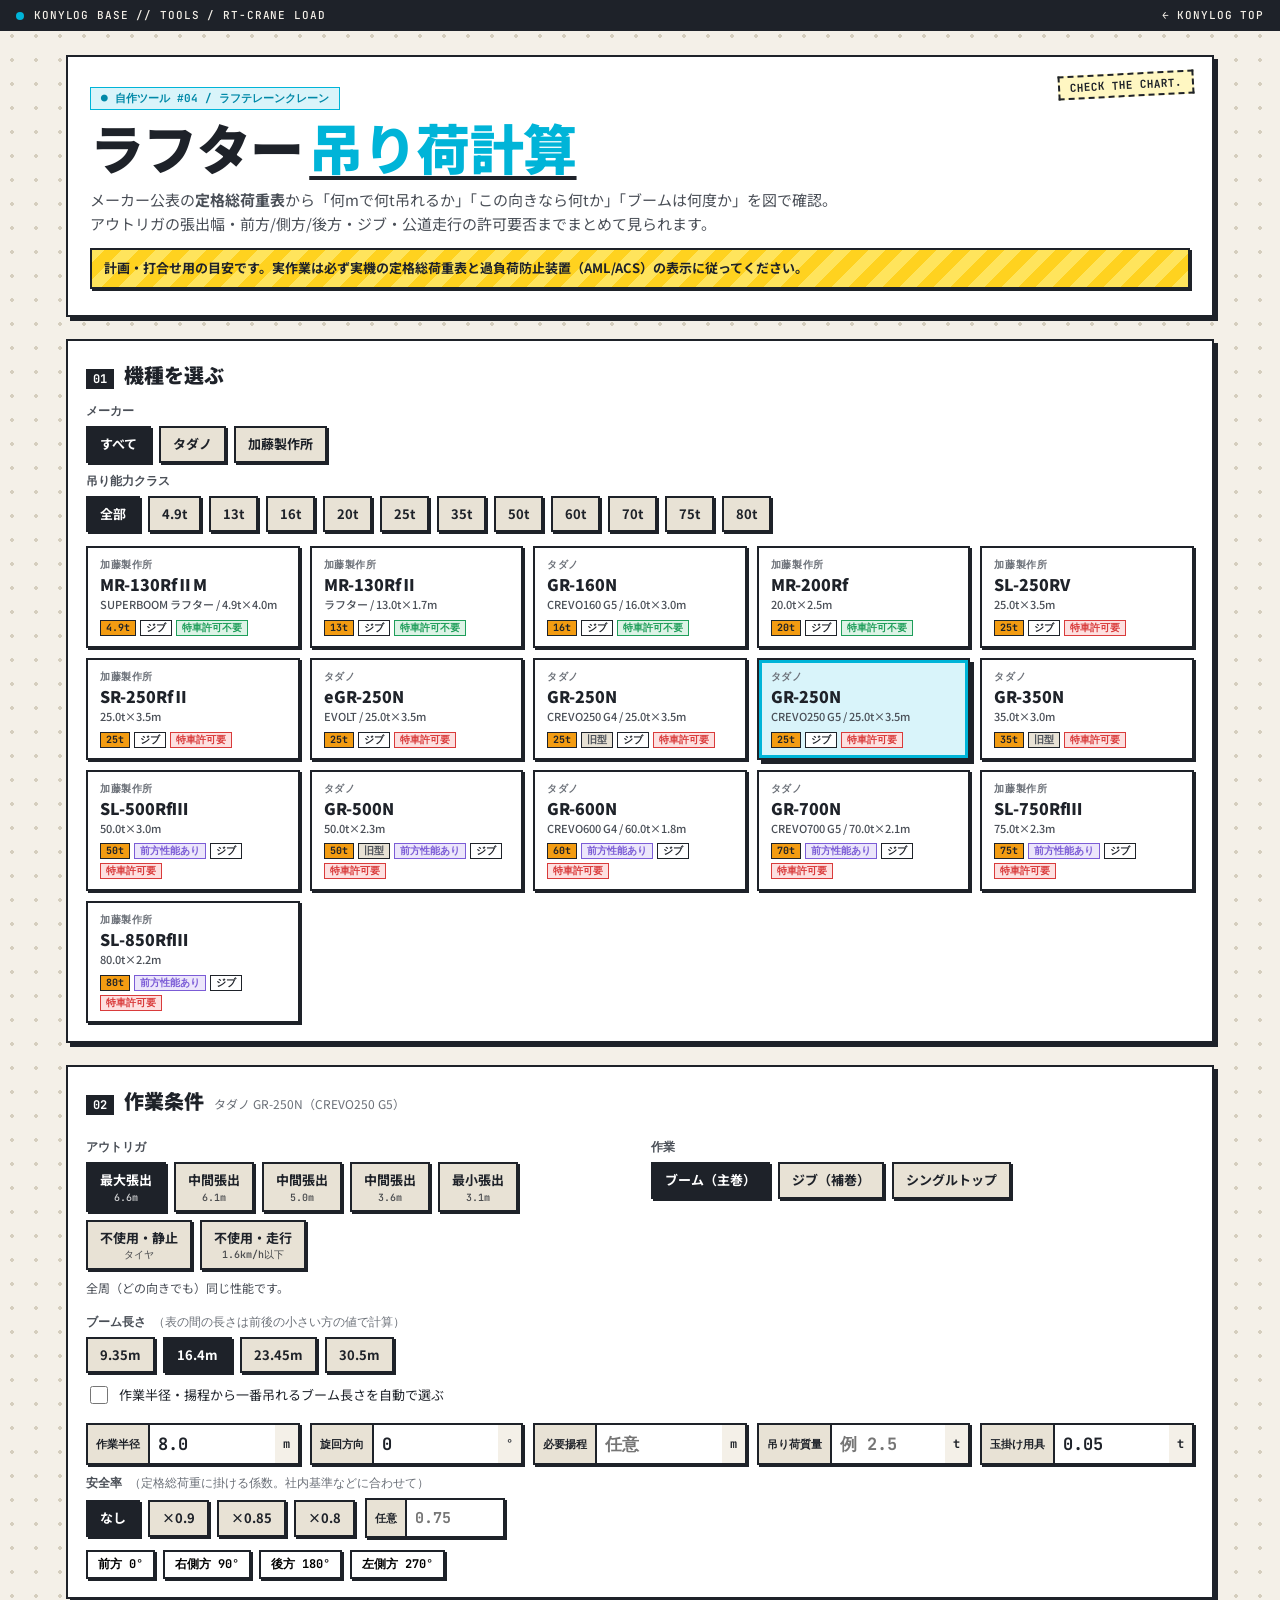
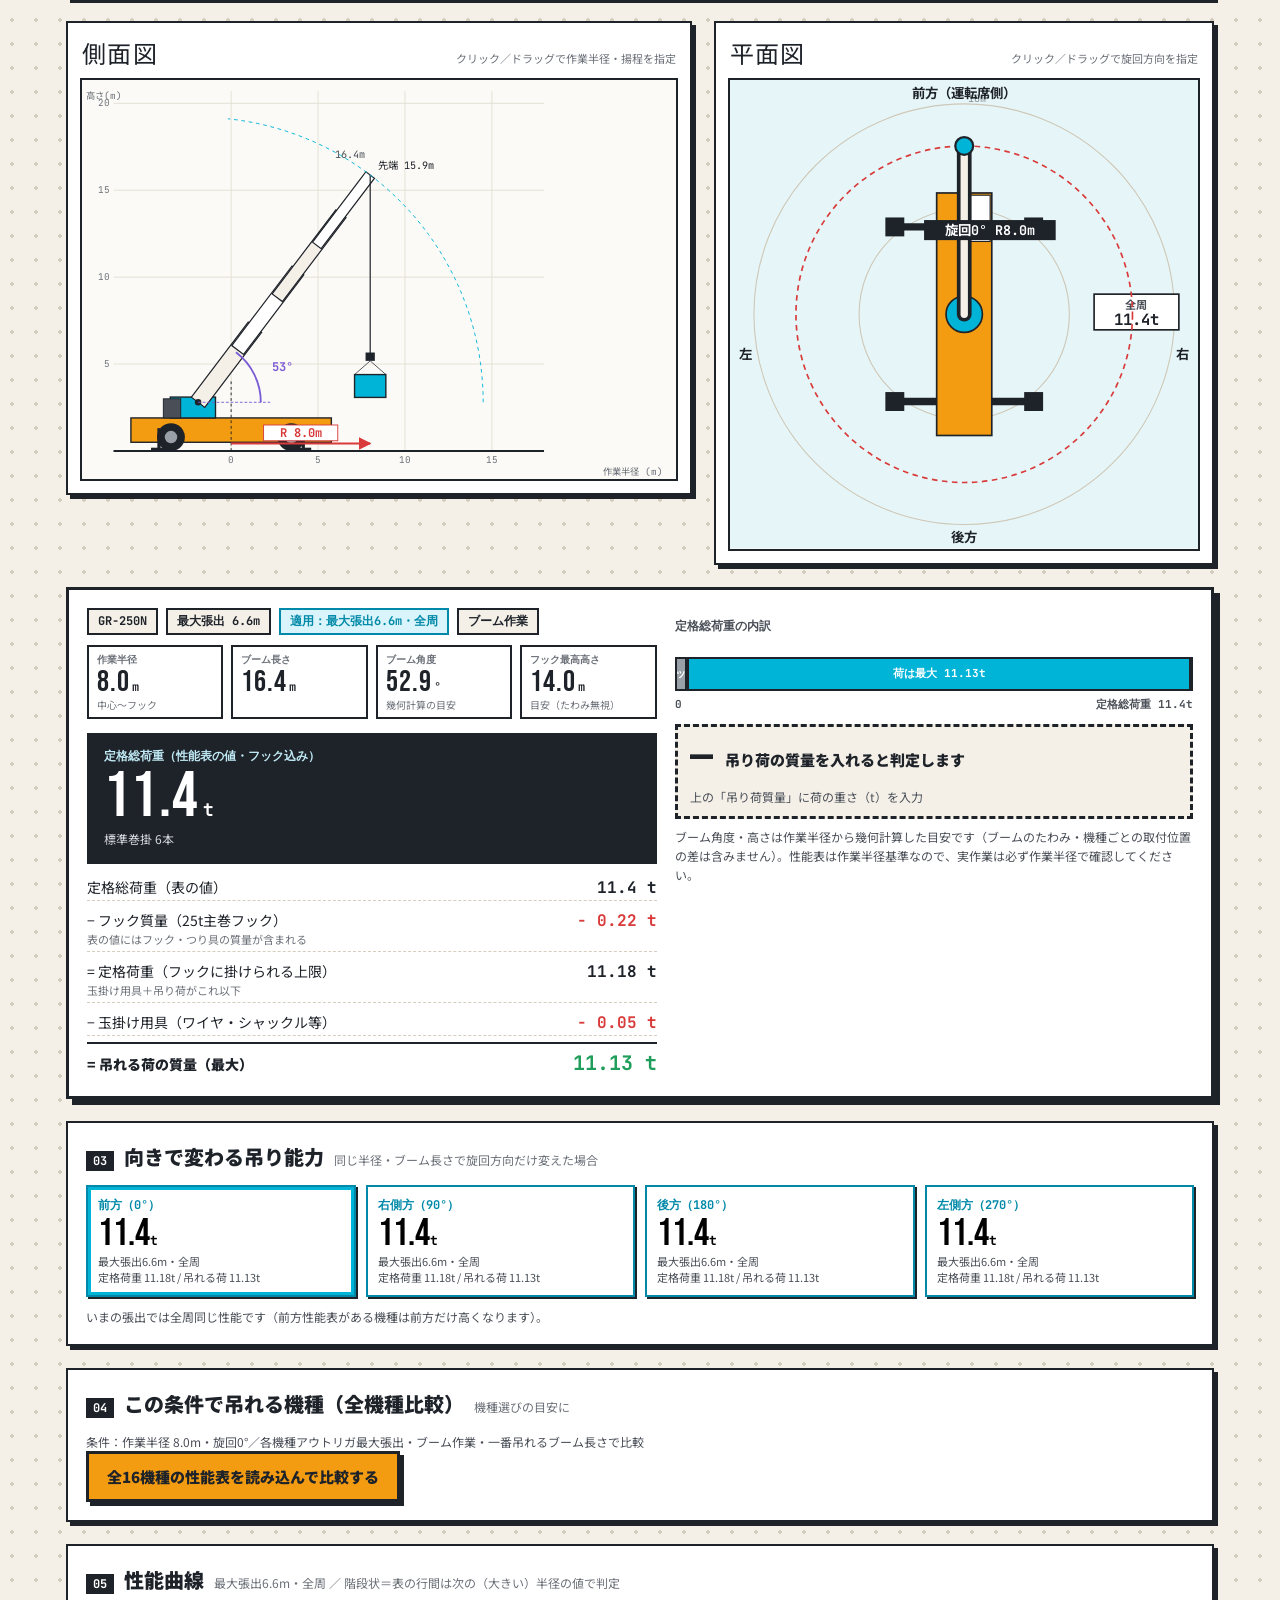
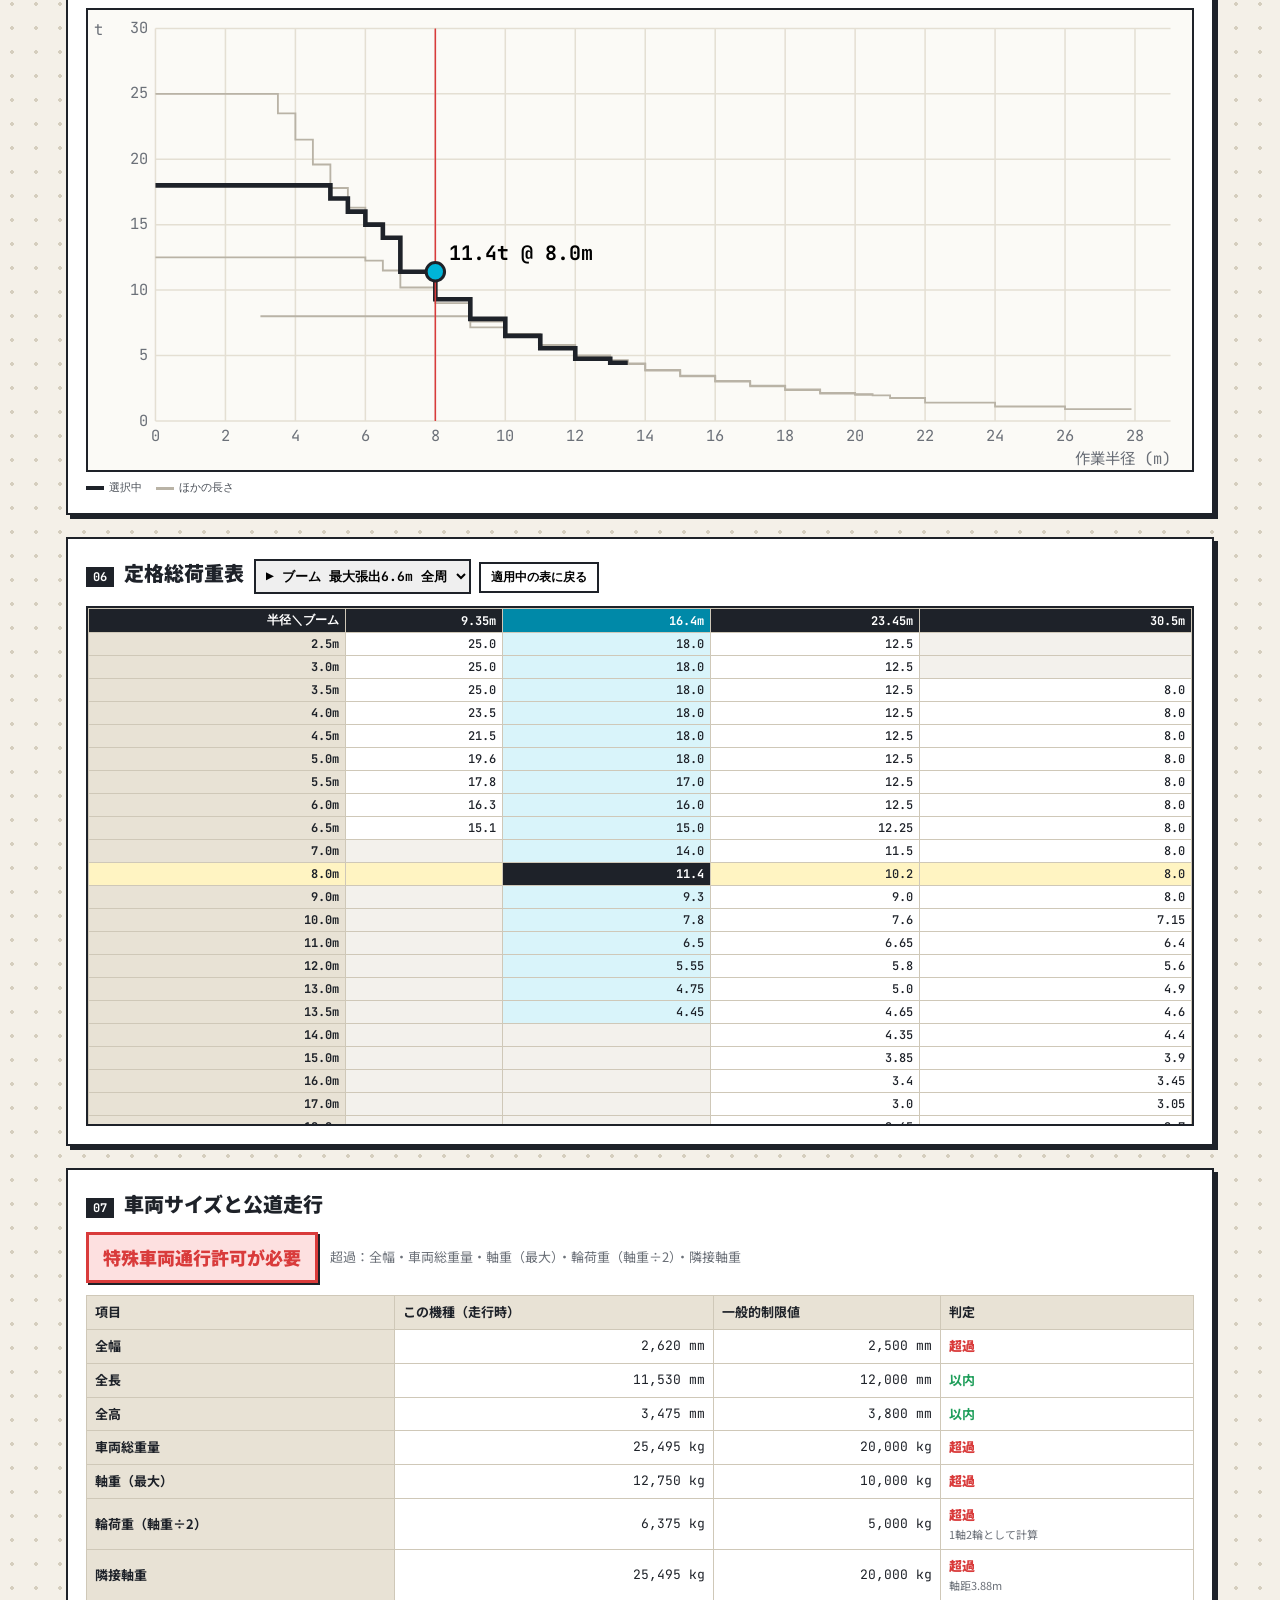
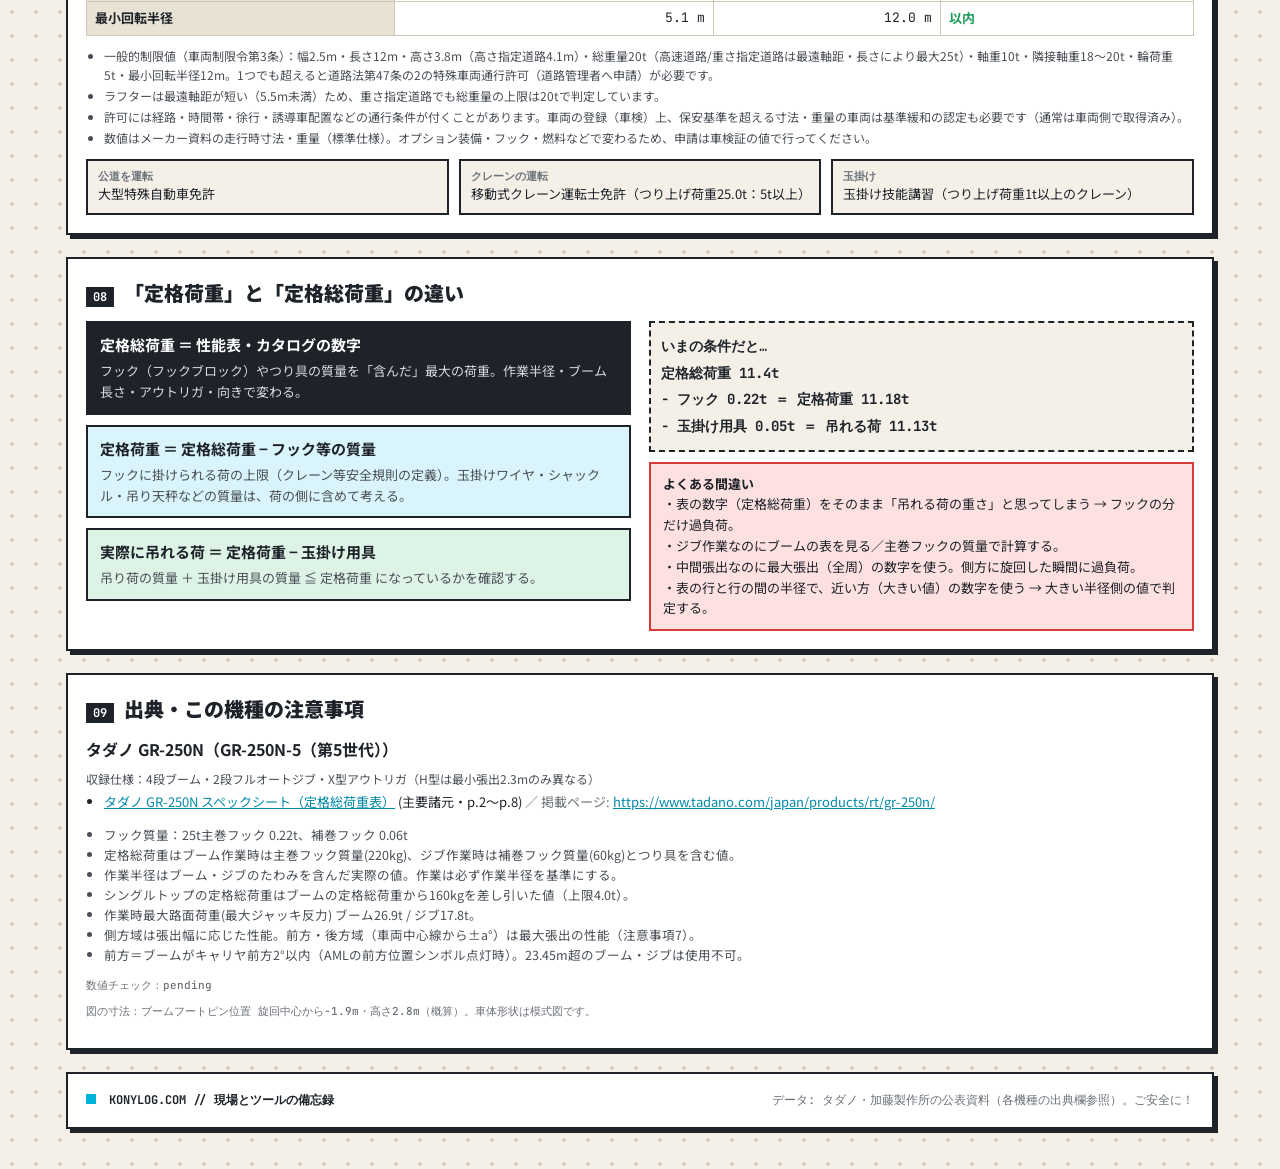
==== tools/crane/index.html @ f7933744 "Add rough-terrain crane load calculator (tools/crane) Static tool page for ラフター吊り荷計算: pick maker/cla" ====
<!DOCTYPE html>
<html lang="ja">
<head>
  <meta charset="UTF-8">
  <meta name="viewport" content="width=device-width, initial-scale=1.0">
  <title>ラフター吊り荷計算 | KONYLOG TOOLS</title>
  <meta name="description" content="ラフテレーンクレーン（ラフター）の定格総荷重表から、作業半径・ブーム長さ・アウトリガ張出・旋回方向ごとに何トン吊れるか、ブーム角度、ジブ作業、特殊車両通行許可の要否を図で確認できる計算ツール。">
  <link rel="preconnect" href="https://fonts.googleapis.com">
  <link rel="preconnect" href="https://fonts.gstatic.com" crossorigin>
  <link href="https://fonts.googleapis.com/css2?family=Bebas+Neue&family=JetBrains+Mono:wght@500;700&family=Noto+Sans+JP:wght@400;500;700;900&display=swap" rel="stylesheet">
  <link rel="stylesheet" href="style.css">
</head>
<body>
  <div class="topbar">
    <div class="topbar-l"><span class="ping"></span><span>KONYLOG BASE // TOOLS / RT-CRANE LOAD</span></div>
    <a class="topbar-r" href="../../index.html">← KONYLOG TOP</a>
  </div>

  <main class="wrap">
    <header class="card hero">
      <div class="hero-stamp">CHECK THE CHART.</div>
      <div class="tag">● 自作ツール #04 / ラフテレーンクレーン</div>
      <h1>ラフター<span class="accent">吊り荷計算</span></h1>
      <p class="lead">メーカー公表の<b>定格総荷重表</b>から「何mで何t吊れるか」「この向きなら何tか」「ブームは何度か」を図で確認。アウトリガの張出幅・前方/側方/後方・ジブ・公道走行の許可要否までまとめて見られます。</p>
      <p class="warn-strip">計画・打合せ用の目安です。実作業は必ず実機の定格総荷重表と過負荷防止装置（AML/ACS）の表示に従ってください。</p>
    </header>

    <!-- 1. 機種 -->
    <section class="card" id="pick" aria-labelledby="h-pick">
      <div class="sec-head"><span class="sec-no">01</span><h2 id="h-pick">機種を選ぶ</h2></div>
      <div class="row-label">メーカー</div>
      <div class="seg" id="makerSeg" role="radiogroup" aria-label="メーカー"></div>
      <div class="row-label">吊り能力クラス</div>
      <div class="chips" id="classChips" role="radiogroup" aria-label="クラス"></div>
      <div class="models" id="modelList"></div>
    </section>

    <!-- 2. 条件 -->
    <section class="card" id="cond" aria-labelledby="h-cond">
      <div class="sec-head"><span class="sec-no">02</span><h2 id="h-cond">作業条件</h2><span class="sec-note" id="modelBadge"></span></div>
      <div class="cond-grid">
        <div class="cond-block">
          <div class="row-label">アウトリガ</div>
          <div class="chips" id="ostChips"></div>
          <p class="hint" id="ostHint"></p>
        </div>
        <div class="cond-block">
          <div class="row-label">作業</div>
          <div class="seg" id="workSeg"></div>
          <div id="jibOpts" class="sub-opts" hidden>
            <div class="row-label">ジブ長さ</div><div class="chips" id="jibChips"></div>
            <div class="row-label">オフセット角</div><div class="chips" id="offChips"></div>
          </div>
          <label class="check" id="jibMountedWrap" hidden><input type="checkbox" id="jibMounted"> ジブを装着したままブーム作業</label>
        </div>
        <div class="cond-block wide">
          <div class="row-label">ブーム長さ <span class="muted">（表の間の長さは前後の小さい方の値で計算）</span></div>
          <div class="chips" id="lenChips"></div>
          <div class="seg small" id="modeSeg" hidden></div>
          <label class="check"><input type="checkbox" id="autoL"> 作業半径・揚程から一番吊れるブーム長さを自動で選ぶ</label>
        </div>
      </div>
      <div class="inputs">
        <label class="field"><span>作業半径</span><input type="number" id="inR" step="0.5" min="0" inputmode="decimal"><em>m</em></label>
        <label class="field"><span>旋回方向</span><input type="number" id="inSlew" step="5" min="0" max="359" inputmode="numeric"><em>°</em></label>
        <label class="field"><span>必要揚程</span><input type="number" id="inH" step="0.5" min="0" placeholder="任意" inputmode="decimal"><em>m</em></label>
        <label class="field"><span>吊り荷質量</span><input type="number" id="inLoad" step="0.05" min="0" placeholder="例 2.5" inputmode="decimal"><em>t</em></label>
        <label class="field"><span>玉掛け用具</span><input type="number" id="inSling" step="0.01" min="0" inputmode="decimal"><em>t</em></label>
      </div>
      <div class="sf-row">
        <div class="row-label">安全率 <span class="muted">（定格総荷重に掛ける係数。社内基準などに合わせて）</span></div>
        <div class="sf-flex">
          <div class="chips" id="sfChips"></div>
          <label class="field sf-field"><span>任意</span><input type="number" id="inSf" step="0.01" min="0.5" max="1" placeholder="0.75" inputmode="decimal"></label>
        </div>
      </div>
      <div class="quick-dir" id="quickDir"></div>
    </section>

    <!-- 3. 図 -->
    <section class="views">
      <div class="card view">
        <div class="view-head"><h3>側面図</h3><span class="muted">クリック／ドラッグで作業半径・揚程を指定</span></div>
        <svg id="sideSvg" class="svg" role="img" aria-label="クレーン側面図"></svg>
      </div>
      <div class="card view">
        <div class="view-head"><h3>平面図</h3><span class="muted">クリック／ドラッグで旋回方向を指定</span></div>
        <svg id="topSvg" class="svg" role="img" aria-label="クレーン平面図と性能領域"></svg>
      </div>
    </section>

    <!-- 4. 結果 -->
    <section class="card result" id="result" aria-live="polite"></section>

    <!-- 5. 方向別 -->
    <section class="card" id="dirCard">
      <div class="sec-head"><span class="sec-no">03</span><h2>向きで変わる吊り能力</h2><span class="sec-note">同じ半径・ブーム長さで旋回方向だけ変えた場合</span></div>
      <div id="dirBox"></div>
    </section>

    <!-- 5b. 全機種比較 -->
    <section class="card" id="cmpCard">
      <div class="sec-head"><span class="sec-no">04</span><h2>この条件で吊れる機種（全機種比較）</h2><span class="sec-note">機種選びの目安に</span></div>
      <div id="cmpBox"></div>
    </section>

    <!-- 6. 性能曲線 -->
    <section class="card" id="curveCard">
      <div class="sec-head"><span class="sec-no">05</span><h2>性能曲線</h2><span class="sec-note" id="curveNote"></span></div>
      <svg id="curveSvg" class="svg curve" role="img" aria-label="作業半径と定格総荷重のグラフ"></svg>
      <div class="legend" id="curveLegend"></div>
    </section>

    <!-- 7. 定格総荷重表 -->
    <section class="card" id="tableCard">
      <div class="sec-head"><span class="sec-no">06</span><h2>定格総荷重表</h2><span class="sec-note" id="tableNote"></span></div>
      <div class="table-wrap" id="tableBox"></div>
    </section>

    <!-- 8. 公道 -->
    <section class="card" id="roadCard">
      <div class="sec-head"><span class="sec-no">07</span><h2>車両サイズと公道走行</h2></div>
      <div id="roadBox"></div>
    </section>

    <!-- 9. 解説 -->
    <section class="card learn" id="learnCard">
      <div class="sec-head"><span class="sec-no">08</span><h2>「定格荷重」と「定格総荷重」の違い</h2></div>
      <div id="learnBox"></div>
    </section>

    <!-- 10. 出典 -->
    <section class="card" id="srcCard">
      <div class="sec-head"><span class="sec-no">09</span><h2>出典・この機種の注意事項</h2></div>
      <div id="srcBox"></div>
    </section>

    <footer class="card foot">
      <div><span class="sq"></span> KONYLOG.COM // 現場とツールの備忘録</div>
      <div class="muted">データ: タダノ・加藤製作所の公表資料（各機種の出典欄参照）。ご安全に！</div>
    </footer>
  </main>

  <script src="data/index.js"></script>
  <script src="app.js"></script>
</body>
</html>
---- tools/crane/style.css ----
/* KONYLOG TOOLS — ラフター吊り荷計算
   Same visual language as the KONYLOG top page: sand pegboard, charcoal borders, solid shadows. */
:root {
  --sand: #F4F0E8; --sand-d: #E8E2D5; --peg: #D5CEBE;
  --ink: #1E2229; --ink-2: #4A4F57; --muted: #6B7078; --white: #FFFFFF;
  --tq: #00B4D8; --tq-d: #0089A8; --tq-l: #D9F4FA;
  --mu: #F39C12; --mu-l: #FDEBD0;
  --ok: #1E9E5A; --ok-l: #DDF3E6;
  --caution: #C99A00; --caution-l: #FFF4C2;
  --warn: #E07B00; --warn-l: #FFE6C7;
  --ng: #D93B3B; --ng-l: #FDE0E0;
  --front: #7B5CD6; --front-l: #ECE6FB;
  --shadow: 4px 4px 0 var(--ink); --shadow-sm: 2px 2px 0 var(--ink); --shadow-lg: 6px 6px 0 var(--ink);
  --mono: "JetBrains Mono", ui-monospace, monospace;
  --bebas: "Bebas Neue", "Noto Sans JP", sans-serif;
  color-scheme: light;
}
* { box-sizing: border-box; }
html { -webkit-text-size-adjust: 100%; }
body {
  margin: 0; color: var(--ink); font-family: "Noto Sans JP", system-ui, sans-serif; line-height: 1.6;
  background-color: var(--sand);
  background-image: radial-gradient(var(--peg) 2px, transparent 2px); background-size: 24px 24px;
}
a { color: var(--tq-d); }
b { font-weight: 700; }
.muted { color: var(--muted); font-weight: 400; }
[hidden] { display: none !important; }

.topbar { background: var(--ink); color: var(--sand); font: 500 11px/1 var(--mono); letter-spacing: .08em;
  padding: 10px 16px; display: flex; justify-content: space-between; align-items: center; gap: 12px; }
.topbar-l { display: flex; align-items: center; gap: 10px; min-width: 0; overflow: hidden; white-space: nowrap; text-overflow: ellipsis; }
.topbar-r { color: var(--sand); text-decoration: none; white-space: nowrap; }
.topbar-r:hover { color: var(--tq); }
.ping { width: 8px; height: 8px; border-radius: 50%; background: var(--tq); flex: none; box-shadow: 0 0 0 0 rgba(0,180,216,.7); animation: ping 1.6s infinite; }
@keyframes ping { 70% { box-shadow: 0 0 0 8px rgba(0,180,216,0); } 100% { box-shadow: 0 0 0 0 rgba(0,180,216,0); } }

.wrap { max-width: 1180px; margin: 0 auto; padding: 24px 16px 40px; display: flex; flex-direction: column; gap: 22px; }
.card { background: var(--white); border: 2px solid var(--ink); box-shadow: var(--shadow); padding: 18px; min-width: 0; }

.hero { position: relative; padding: 26px 22px; overflow: hidden; }
.hero h1 { margin: 6px 0 10px; font-weight: 900; font-size: clamp(30px, 6vw, 54px); line-height: 1.15; letter-spacing: -.01em; }
.hero h1 .accent { color: var(--tq); text-decoration: underline; text-decoration-thickness: 4px; text-underline-offset: 6px; text-decoration-color: var(--ink); margin-left: .1em; }
.hero .lead { margin: 0 0 12px; color: var(--ink-2); font-size: 15px; max-width: 760px; }
.hero-stamp { position: absolute; right: 18px; top: 16px; border: 2px dashed var(--ink); background: #FFF7C2; padding: 3px 10px;
  font: 700 11px var(--mono); transform: rotate(-3deg); }
.tag { display: inline-block; font: 700 11px var(--mono); color: var(--tq-d); background: var(--tq-l); border: 1px solid var(--tq); padding: 3px 10px; }
.warn-strip { margin: 0; font-size: 13px; font-weight: 700; background: repeating-linear-gradient(-45deg, #FFE45C 0 12px, #FFD21F 12px 24px);
  border: 2px solid var(--ink); padding: 8px 12px; box-shadow: var(--shadow-sm); }

.sec-head { display: flex; align-items: baseline; gap: 10px; flex-wrap: wrap; margin-bottom: 12px; }
.sec-head h2 { margin: 0; font-size: 20px; font-weight: 900; }
.sec-no { font: 700 12px var(--mono); background: var(--ink); color: var(--white); padding: 2px 7px; }
.sec-note { font-size: 12px; color: var(--muted); }
.row-label { font: 700 12px var(--mono); margin: 10px 0 6px; color: var(--ink-2); }
.hint { font-size: 12px; color: var(--ink-2); margin: 8px 0 0; }

/* toggles */
.seg, .chips { display: flex; flex-wrap: wrap; gap: 8px; }
.seg button, .chips button, .models button {
  font: inherit; cursor: pointer; color: var(--ink); background: var(--sand-d); border: 2px solid var(--ink);
  box-shadow: var(--shadow-sm); padding: 6px 12px; font-size: 13px; font-weight: 700; transition: transform .08s, box-shadow .08s, background .1s;
}
.seg button:hover, .chips button:hover, .models button:hover { background: var(--tq-l); }
.seg button:active, .chips button:active, .models button:active { transform: translate(2px, 2px); box-shadow: none; }
.seg button[aria-checked="true"], .chips button[aria-checked="true"] { background: var(--ink); color: var(--white); }
.chips button[disabled], .seg button[disabled] { opacity: .35; cursor: not-allowed; box-shadow: none; }
.chips button .sub { display: block; font: 500 10px var(--mono); opacity: .8; }
.seg.small button { padding: 4px 10px; font-size: 12px; margin-top: 8px; }
button:focus-visible, input:focus-visible { outline: 3px solid var(--tq); outline-offset: 2px; }

.models { display: grid; grid-template-columns: repeat(auto-fill, minmax(190px, 1fr)); gap: 10px; margin-top: 14px; }
.models button { text-align: left; background: var(--white); padding: 10px 12px; display: flex; flex-direction: column; gap: 2px; min-height: 76px; }
.models button[aria-checked="true"] { background: var(--tq-l); box-shadow: var(--shadow); border-color: var(--ink); outline: 3px solid var(--tq); outline-offset: -5px; }
.models .m-maker { font: 700 10px var(--mono); color: var(--muted); letter-spacing: .06em; }
.models .m-name { font-size: 16px; font-weight: 900; line-height: 1.25; }
.models .m-sub { font-size: 11px; color: var(--ink-2); font-weight: 500; }
.models .m-badges { display: flex; gap: 4px; flex-wrap: wrap; margin-top: 4px; }
.badge { font: 700 10px var(--mono); border: 1px solid var(--ink); padding: 0 5px; background: var(--white); white-space: nowrap; }
.badge.cls { background: var(--mu); }
.badge.legacy { background: var(--sand-d); color: var(--ink-2); }
.badge.front { background: var(--front-l); color: var(--front); border-color: var(--front); }
.badge.b-permit { background: var(--ng-l); color: var(--ng); border-color: var(--ng); }
.badge.b-free { background: var(--ok-l); color: var(--ok); border-color: var(--ok); }

.cond-grid { display: grid; grid-template-columns: 1fr 1fr; gap: 6px 22px; }
.cond-block.wide { grid-column: 1 / -1; }
.sub-opts { margin-top: 2px; }
.check { display: flex; align-items: center; gap: 8px; font-size: 13px; margin-top: 10px; cursor: pointer; }
.check input { width: 18px; height: 18px; accent-color: var(--tq-d); }

.inputs { display: grid; grid-template-columns: repeat(5, minmax(0, 1fr)); gap: 10px; margin-top: 16px; }
.field { display: flex; align-items: center; border: 2px solid var(--ink); background: var(--sand); box-shadow: var(--shadow-sm); min-width: 0; }
.field span { font: 700 11px var(--mono); padding: 0 8px; white-space: nowrap; border-right: 2px solid var(--ink); align-self: stretch; display: flex; align-items: center; background: var(--sand-d); }
.field input { flex: 1; min-width: 0; width: 100%; border: 0; background: var(--white); font: 700 17px var(--mono); padding: 8px; color: var(--ink); }
.field em { font: 700 12px var(--mono); font-style: normal; padding: 0 8px; }
.quick-dir { display: flex; gap: 8px; flex-wrap: wrap; margin-top: 12px; }
.quick-dir button { font: 700 12px var(--mono); border: 2px solid var(--ink); background: var(--white); padding: 4px 10px; cursor: pointer; box-shadow: var(--shadow-sm); }
.quick-dir button:hover { background: var(--tq-l); }

/* views */
.views { display: grid; grid-template-columns: 1.25fr 1fr; gap: 22px; align-items: start; }
.view { padding: 12px; }
.view-head { display: flex; justify-content: space-between; align-items: baseline; gap: 8px; flex-wrap: wrap; margin: 0 2px 8px; }
.view-head h3 { margin: 0; font: 400 24px var(--bebas); letter-spacing: .06em; }
.view-head .muted { font-size: 11px; }
.svg { width: 100%; height: auto; display: block; background: #FBFAF6; border: 2px solid var(--ink); touch-action: none; user-select: none; -webkit-user-select: none; cursor: crosshair; }
.svg text { font-family: "JetBrains Mono", "Noto Sans JP", monospace; }
.svg.curve { cursor: default; touch-action: pan-y; }

/* result */
.result { display: grid; grid-template-columns: 1.1fr 1fr; gap: 18px; border-width: 3px; box-shadow: var(--shadow-lg); }
.res-cond { display: flex; flex-wrap: wrap; gap: 8px; margin-bottom: 10px; }
.pill { font: 700 12px var(--mono); border: 2px solid var(--ink); padding: 3px 9px; background: var(--sand); white-space: nowrap; }
.pill.zone-front { background: var(--front-l); border-color: var(--front); color: var(--front); }
.pill.zone-max { background: var(--tq-l); border-color: var(--tq-d); color: var(--tq-d); }
.pill.zone-side { background: var(--mu-l); border-color: var(--warn); color: #9A5200; }
.big-row { display: grid; grid-template-columns: repeat(4, minmax(0, 1fr)); gap: 8px; margin: 8px 0 14px; }
.kv { border: 2px solid var(--ink); padding: 6px 8px; background: var(--white); min-width: 0; }
.kv .k { font: 700 10px var(--mono); color: var(--muted); display: block; }
.kv .v { font: 400 30px/1.05 var(--bebas); letter-spacing: .03em; white-space: nowrap; }
.kv .v small { font: 700 12px var(--mono); margin-left: 2px; }
.kv .s { font-size: 10px; color: var(--muted); display: block; line-height: 1.3; }
.cap-main { border: 3px solid var(--ink); background: var(--ink); color: var(--white); padding: 12px 14px; position: relative; }
.cap-main .lbl { font: 700 12px var(--mono); color: #BFE9F4; }
.cap-main .num { font: 400 64px/1 var(--bebas); letter-spacing: .02em; }
.cap-main .num small { font: 700 18px var(--mono); margin-left: 4px; }
.cap-main .exp { font-size: 12px; color: #D7DADF; }
.cap-main.na { background: var(--ng); border-color: var(--ink); }
.cap-main.na .num { font-size: 40px; }
.steps { margin-top: 10px; display: grid; gap: 6px; }
.step { display: grid; grid-template-columns: 1fr auto; align-items: baseline; gap: 8px; border-bottom: 1px dashed var(--peg); padding: 2px 0; font-size: 14px; }
.step .n { font: 700 16px var(--mono); white-space: nowrap; }
.step.minus .n { color: var(--ng); }
.step.total { border-bottom: 0; border-top: 2px solid var(--ink); padding-top: 6px; font-weight: 900; }
.step.total .n { font-size: 20px; color: var(--ok); }
.step .tip { font-size: 11px; color: var(--muted); display: block; font-weight: 400; }
.bar { position: relative; margin: 22px 0 6px; display: flex; height: 34px; border: 2px solid var(--ink); background: repeating-linear-gradient(45deg, #fff 0 6px, #f2f2f2 6px 12px); }
.bar > div { height: 100%; display: flex; align-items: center; justify-content: center; font: 700 11px var(--mono); overflow: hidden; white-space: nowrap; border-right: 2px solid var(--ink); }
.bar .b-hook { background: #9AA0A8; color: #fff; }
.bar .b-sling { background: var(--mu); }
.bar .b-load { background: var(--tq); color: #fff; }
.bar .b-over { background: var(--ng); color: #fff; }
.bar-caption { display: flex; justify-content: space-between; font: 700 11px var(--mono); color: var(--ink-2); }
.judge { margin-top: 12px; border: 3px solid var(--ink); padding: 10px 12px; display: grid; grid-template-columns: auto 1fr; gap: 4px 12px; align-items: center; }
.judge .pct { font: 400 46px/1 var(--bebas); }
.judge .msg { font-weight: 900; font-size: 15px; }
.judge .sub { grid-column: 1 / -1; font-size: 12px; color: var(--ink-2); }
.judge.ok { background: var(--ok-l); border-color: var(--ok); } .judge.ok .pct { color: var(--ok); }
.judge.caution { background: var(--caution-l); border-color: var(--caution); } .judge.caution .pct { color: #8A6A00; }
.judge.warn { background: var(--warn-l); border-color: var(--warn); } .judge.warn .pct { color: var(--warn); }
.judge.ng { background: var(--ng-l); border-color: var(--ng); } .judge.ng .pct { color: var(--ng); }
.judge.idle { background: var(--sand); border-style: dashed; }
.msgs { margin: 10px 0 0; padding: 0; list-style: none; display: grid; gap: 6px; }
.msgs li { font-size: 12.5px; border-left: 4px solid var(--mu); background: var(--mu-l); padding: 4px 8px; }
.msgs li.ng { border-color: var(--ng); background: var(--ng-l); }
.msgs li.info { border-color: var(--tq); background: var(--tq-l); }
.msgs li.warn { border-color: var(--warn); background: var(--warn-l); }

/* direction */
.dir-grid { display: grid; grid-template-columns: repeat(4, minmax(0, 1fr)); gap: 10px; }
.dir { border: 2px solid var(--ink); padding: 10px; background: var(--white); cursor: pointer; text-align: left; font: inherit; box-shadow: var(--shadow-sm); }
.dir:hover { background: var(--sand); }
.dir.cur { outline: 3px solid var(--tq); outline-offset: -5px; }
.dir .d-name { font: 700 12px var(--mono); }
.dir .d-val { font: 400 38px/1.05 var(--bebas); }
.dir .d-val small { font: 700 13px var(--mono); }
.dir .d-sub { font-size: 11px; color: var(--ink-2); line-height: 1.4; }
.dir.front { border-color: var(--front); } .dir.front .d-name { color: var(--front); }
.dir.max { border-color: var(--tq-d); } .dir.max .d-name { color: var(--tq-d); }
.dir.side { border-color: var(--warn); } .dir.side .d-name { color: #9A5200; }
.dir-note { font-size: 12px; color: var(--ink-2); margin: 10px 0 0; }

/* curve */
.legend { display: flex; flex-wrap: wrap; gap: 6px 14px; font: 500 11px var(--mono); margin-top: 8px; color: var(--ink-2); }
.legend i { display: inline-block; width: 18px; height: 3px; vertical-align: middle; margin-right: 5px; }

/* table */
.table-wrap { overflow-x: auto; border: 2px solid var(--ink); max-height: 520px; overflow-y: auto; }
table.chart { border-collapse: collapse; width: 100%; font: 500 12px var(--mono); }
table.chart th, table.chart td { border: 1px solid #CFC8B8; padding: 3px 6px; text-align: right; white-space: nowrap; }
table.chart thead th { position: sticky; top: 0; background: var(--ink); color: var(--white); z-index: 1; }
table.chart tbody th { position: sticky; left: 0; background: var(--sand-d); z-index: 0; }
table.chart td.blank { background: #F3F1EC; }
table.chart .colcur { background: var(--tq-l); }
table.chart thead th.colcur { background: var(--tq-d); color: var(--white); }
table.chart .rowcur td, table.chart .rowcur th { background: #FFF4C2; }
table.chart td.hit { background: var(--ink) !important; color: var(--white); font-weight: 700; }
table.chart tfoot td, table.chart tfoot th { background: var(--sand); font-size: 11px; color: var(--ink-2); }
.tbl-tabs { display: flex; flex-wrap: wrap; gap: 6px; margin-bottom: 10px; }

/* road */
.road-top { display: flex; gap: 12px; align-items: center; flex-wrap: wrap; margin-bottom: 12px; }
.permit { border: 3px solid var(--ink); padding: 8px 14px; font-weight: 900; font-size: 18px; box-shadow: var(--shadow-sm); }
.permit.need { background: var(--ng-l); border-color: var(--ng); color: var(--ng); }
.permit.free { background: var(--ok-l); border-color: var(--ok); color: var(--ok); }
.permit.cannot { background: var(--ink); color: var(--white); }
table.road { border-collapse: collapse; width: 100%; font-size: 13px; }
table.road th, table.road td { border: 1px solid #CFC8B8; padding: 6px 8px; text-align: left; }
table.road th { background: var(--sand-d); font-weight: 700; }
.scroll-x { overflow-x: auto; -webkit-overflow-scrolling: touch; }
table.road td.num { font-family: var(--mono); text-align: right; white-space: nowrap; }
table.road .over { color: var(--ng); font-weight: 900; }
table.road .okv { color: var(--ok); font-weight: 700; }
.road-notes { font-size: 12px; color: var(--ink-2); margin: 10px 0 0; padding-left: 18px; }
.road-notes li { margin: 2px 0; }
.lic { display: grid; grid-template-columns: repeat(auto-fit, minmax(220px, 1fr)); gap: 10px; margin-top: 12px; }
.lic div { border: 2px solid var(--ink); padding: 8px 10px; font-size: 13px; background: var(--sand); }
.lic b { display: block; font: 700 11px var(--mono); color: var(--muted); }

/* learn */
.learn-grid { display: grid; grid-template-columns: 1fr 1fr; gap: 18px; align-items: start; }
.def { border: 2px solid var(--ink); padding: 10px 12px; margin-bottom: 10px; }
.def h4 { margin: 0 0 4px; font-size: 15px; }
.def p { margin: 0; font-size: 13px; color: var(--ink-2); }
.def.total { background: var(--ink); color: var(--white); } .def.total p { color: #D7DADF; }
.def.rated { background: var(--tq-l); }
.def.net { background: var(--ok-l); }
.formula { font: 700 14px var(--mono); background: var(--sand); border: 2px dashed var(--ink); padding: 10px; line-height: 1.9; }
.ng-box { border: 2px solid var(--ng); background: var(--ng-l); padding: 10px 12px; font-size: 13px; margin-top: 10px; }

/* sources */
.src-list { font-size: 13px; margin: 0; padding-left: 18px; }
.src-list li { margin: 4px 0; word-break: break-all; }
.notes { font-size: 12.5px; color: var(--ink-2); padding-left: 18px; }
.verif { font: 500 11px var(--mono); color: var(--muted); }

.foot { display: flex; justify-content: space-between; gap: 10px; flex-wrap: wrap; font: 700 12px var(--mono); }
.foot .sq { display: inline-block; width: 10px; height: 10px; background: var(--tq); margin-right: 6px; }
.loading { font: 700 13px var(--mono); padding: 18px; text-align: center; color: var(--muted); }

@media (max-width: 960px) {
  .views { grid-template-columns: 1fr; }
  .result { grid-template-columns: 1fr; }
  .learn-grid { grid-template-columns: 1fr; }
}
@media (max-width: 720px) {
  .wrap { padding: 16px 12px 32px; gap: 16px; }
  .card { padding: 14px; }
  .cond-grid { grid-template-columns: 1fr; }
  .inputs { grid-template-columns: 1fr 1fr; }
  .big-row { grid-template-columns: 1fr 1fr; }
  .dir-grid { grid-template-columns: 1fr 1fr; }
  .hero-stamp { display: none; }
  .cap-main .num { font-size: 54px; }
  .models { grid-template-columns: 1fr 1fr; }
}
@media (max-width: 480px) {
  table.road th, table.road td { padding: 5px 5px; font-size: 12px; }
  .topbar-l span:last-child { font-size: 10px; }
}
@media (max-width: 380px) {
  .models { grid-template-columns: 1fr; }
}

/* compare */
.big-btn { font: 900 15px "Noto Sans JP", sans-serif; background: var(--mu); color: var(--ink); border: 3px solid var(--ink); box-shadow: var(--shadow); padding: 12px 18px; cursor: pointer; }
.big-btn:active { transform: translate(3px, 3px); box-shadow: none; }
table.cmp td { text-align: left; }
table.cmp td.num { text-align: right; font-family: var(--mono); }
table.cmp td.strong { font-weight: 700; }
table.cmp tbody tr { cursor: pointer; }
table.cmp tbody tr:hover td { background: var(--sand); }
table.cmp tr.cmp-ok td { background: var(--ok-l); }
table.cmp tr.cmp-caution td { background: var(--caution-l); }
table.cmp tr.cmp-warn td { background: var(--warn-l); }
table.cmp tr.cmp-ng td { color: #9A9EA5; }
table.cmp tr.cmp-cur td { outline: 2px solid var(--tq); outline-offset: -2px; font-weight: 700; }
table.cmp .cmp-model { font-weight: 700; white-space: nowrap; }

/* safety factor */
.sf-row { margin-top: 6px; }
.sf-flex { display: flex; flex-wrap: wrap; gap: 10px; align-items: center; }
.sf-field { width: 140px; }
.sf-field input { font-size: 15px; }
.bar .sf-mark { position: absolute; top: -8px; bottom: -8px; height: auto; width: 0; border-left: 3px dashed var(--ng); overflow: visible; border-right: 0; }
.bar .sf-mark span { position: absolute; top: -16px; left: -4px; transform: translateX(-50%); font: 700 10px var(--mono); color: var(--ng); white-space: nowrap; background: #fff; padding: 0 3px; }
.step.sub-total { border-bottom: 1px dashed var(--peg); font-weight: 700; }
.step.sub-total .n { color: var(--ink); }
.step.total.sf { background: var(--warn-l); border-top-color: var(--warn); padding: 6px 6px 4px; }
.step.total.sf .n { color: var(--warn); }
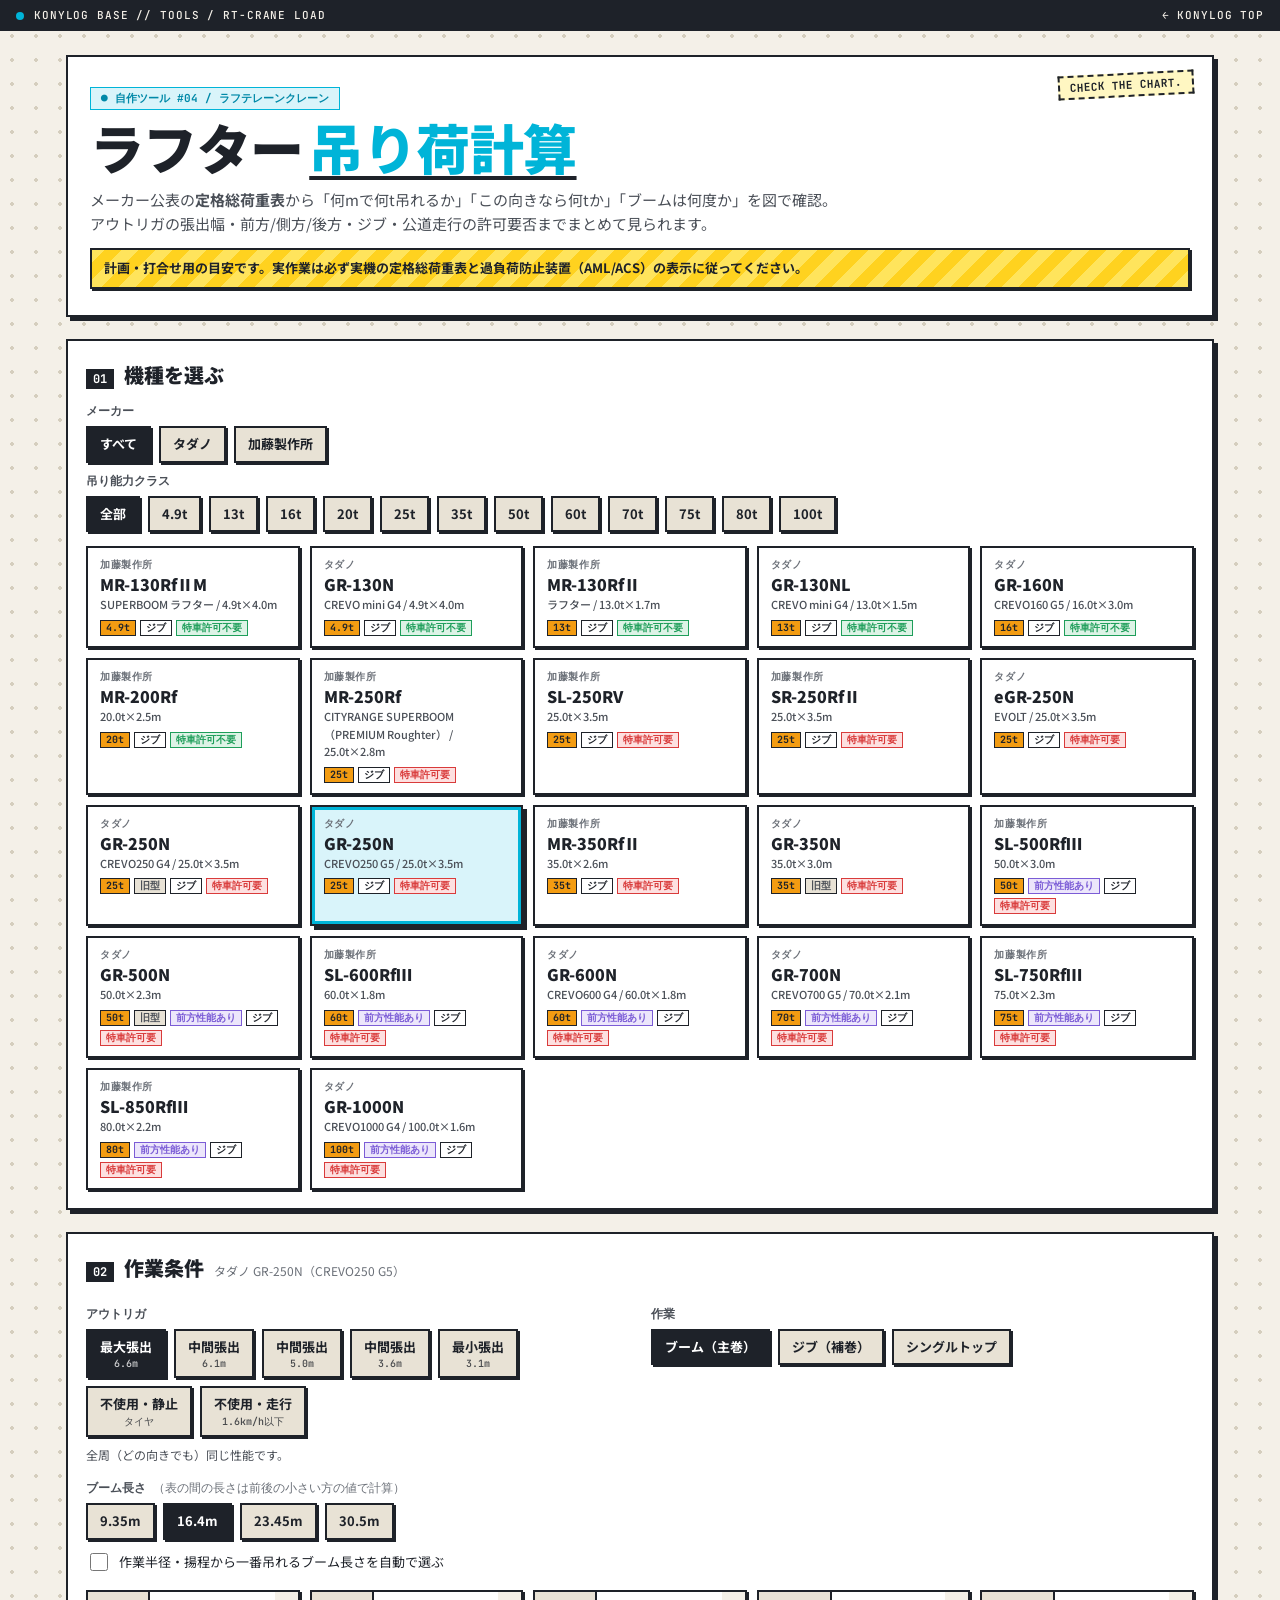
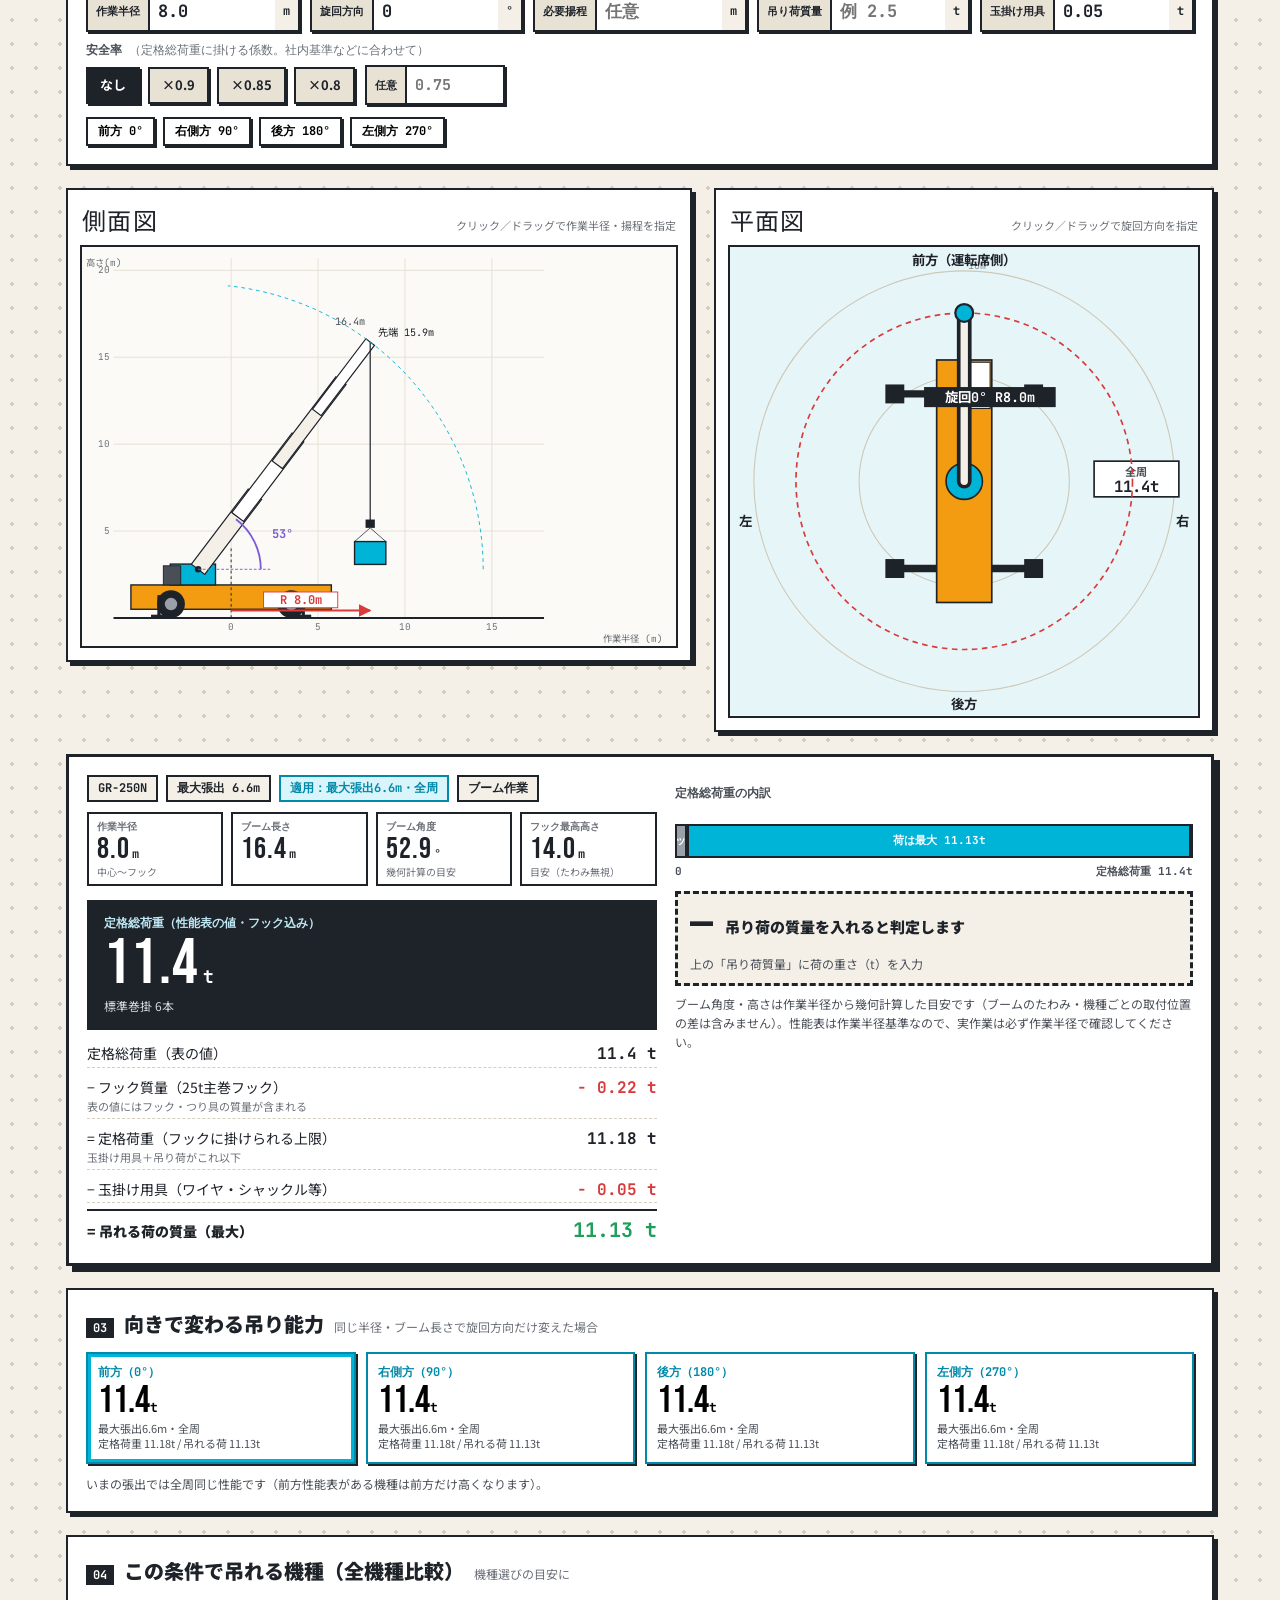
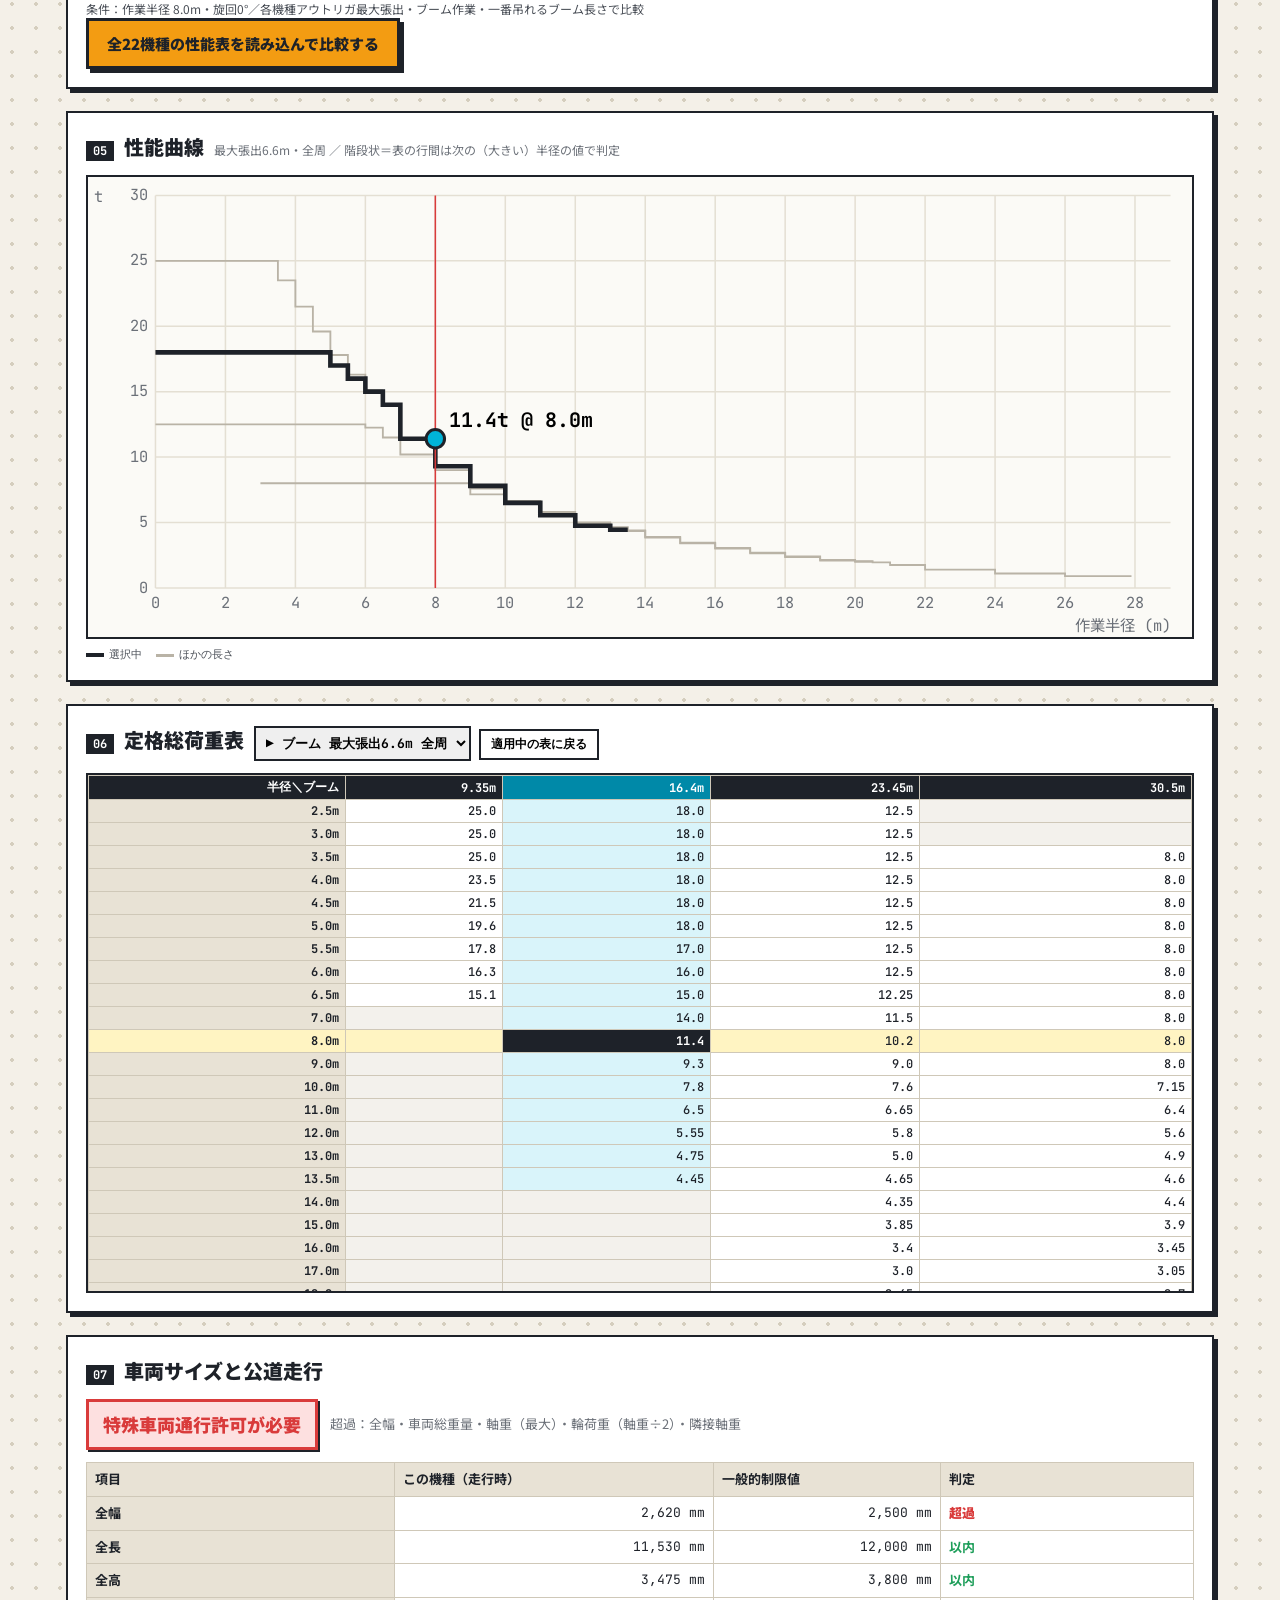
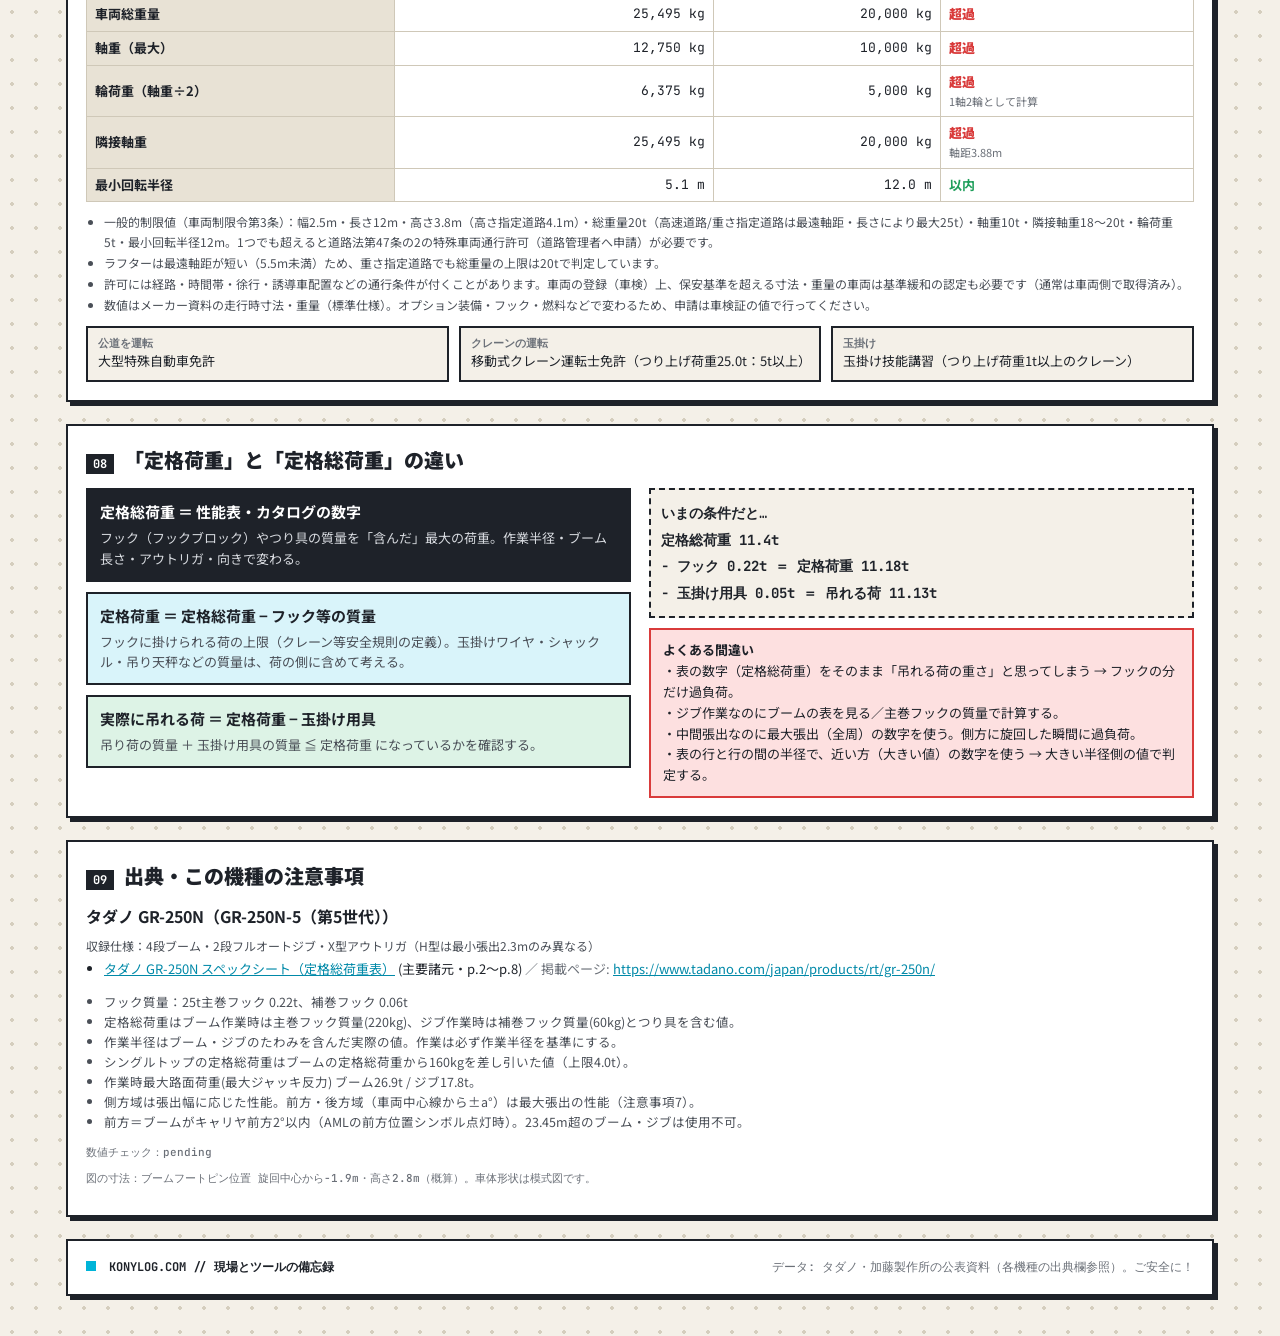
==== commit d3da0186: "Show chart and column notes from the spec sheets Co-Authored-By: Claude Opus 5.5 <noreply@anthropic." ====
--- a/tools/crane/index.html
+++ b/tools/crane/index.html
@@ -115,6 +115,7 @@
     <section class="card" id="tableCard">
       <div class="sec-head"><span class="sec-no">06</span><h2>定格総荷重表</h2><span class="sec-note" id="tableNote"></span></div>
       <div class="table-wrap" id="tableBox"></div>
+      <div id="tableNotes"></div>
     </section>
 
     <!-- 8. 公道 -->
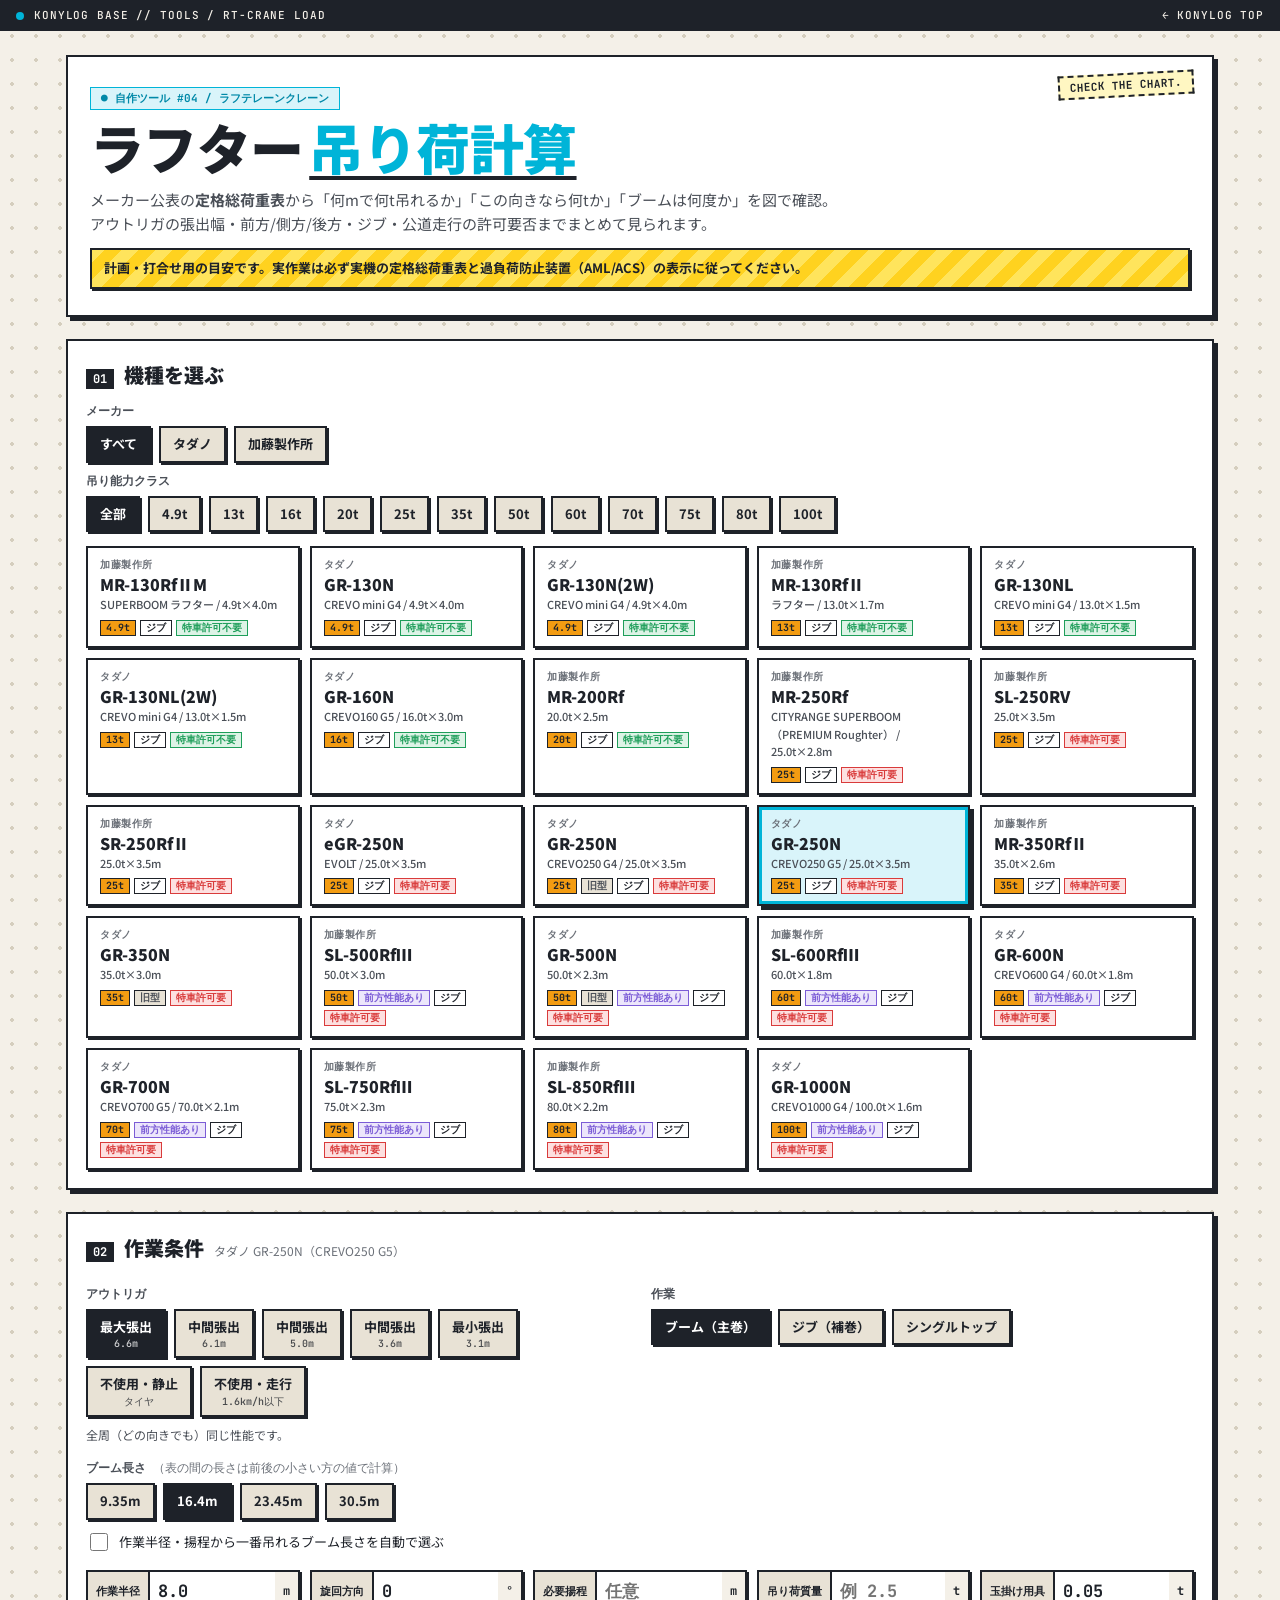
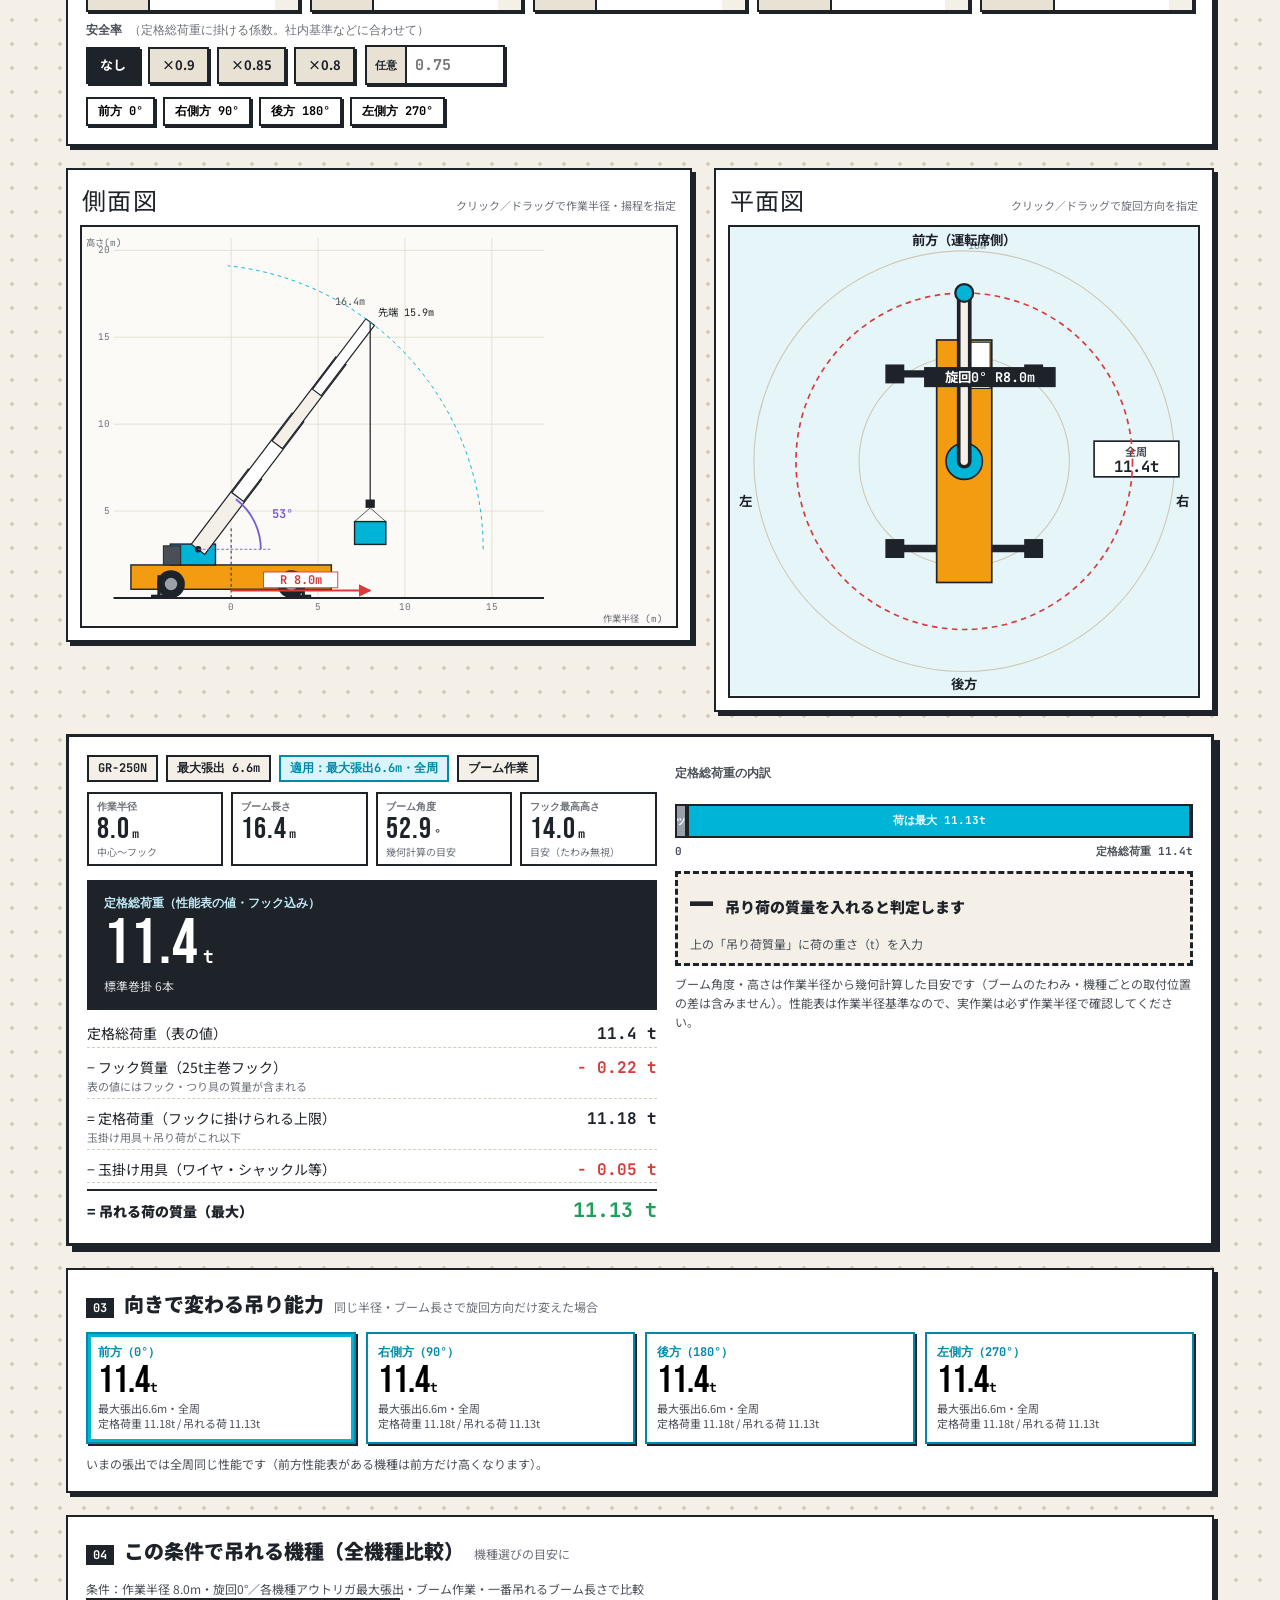
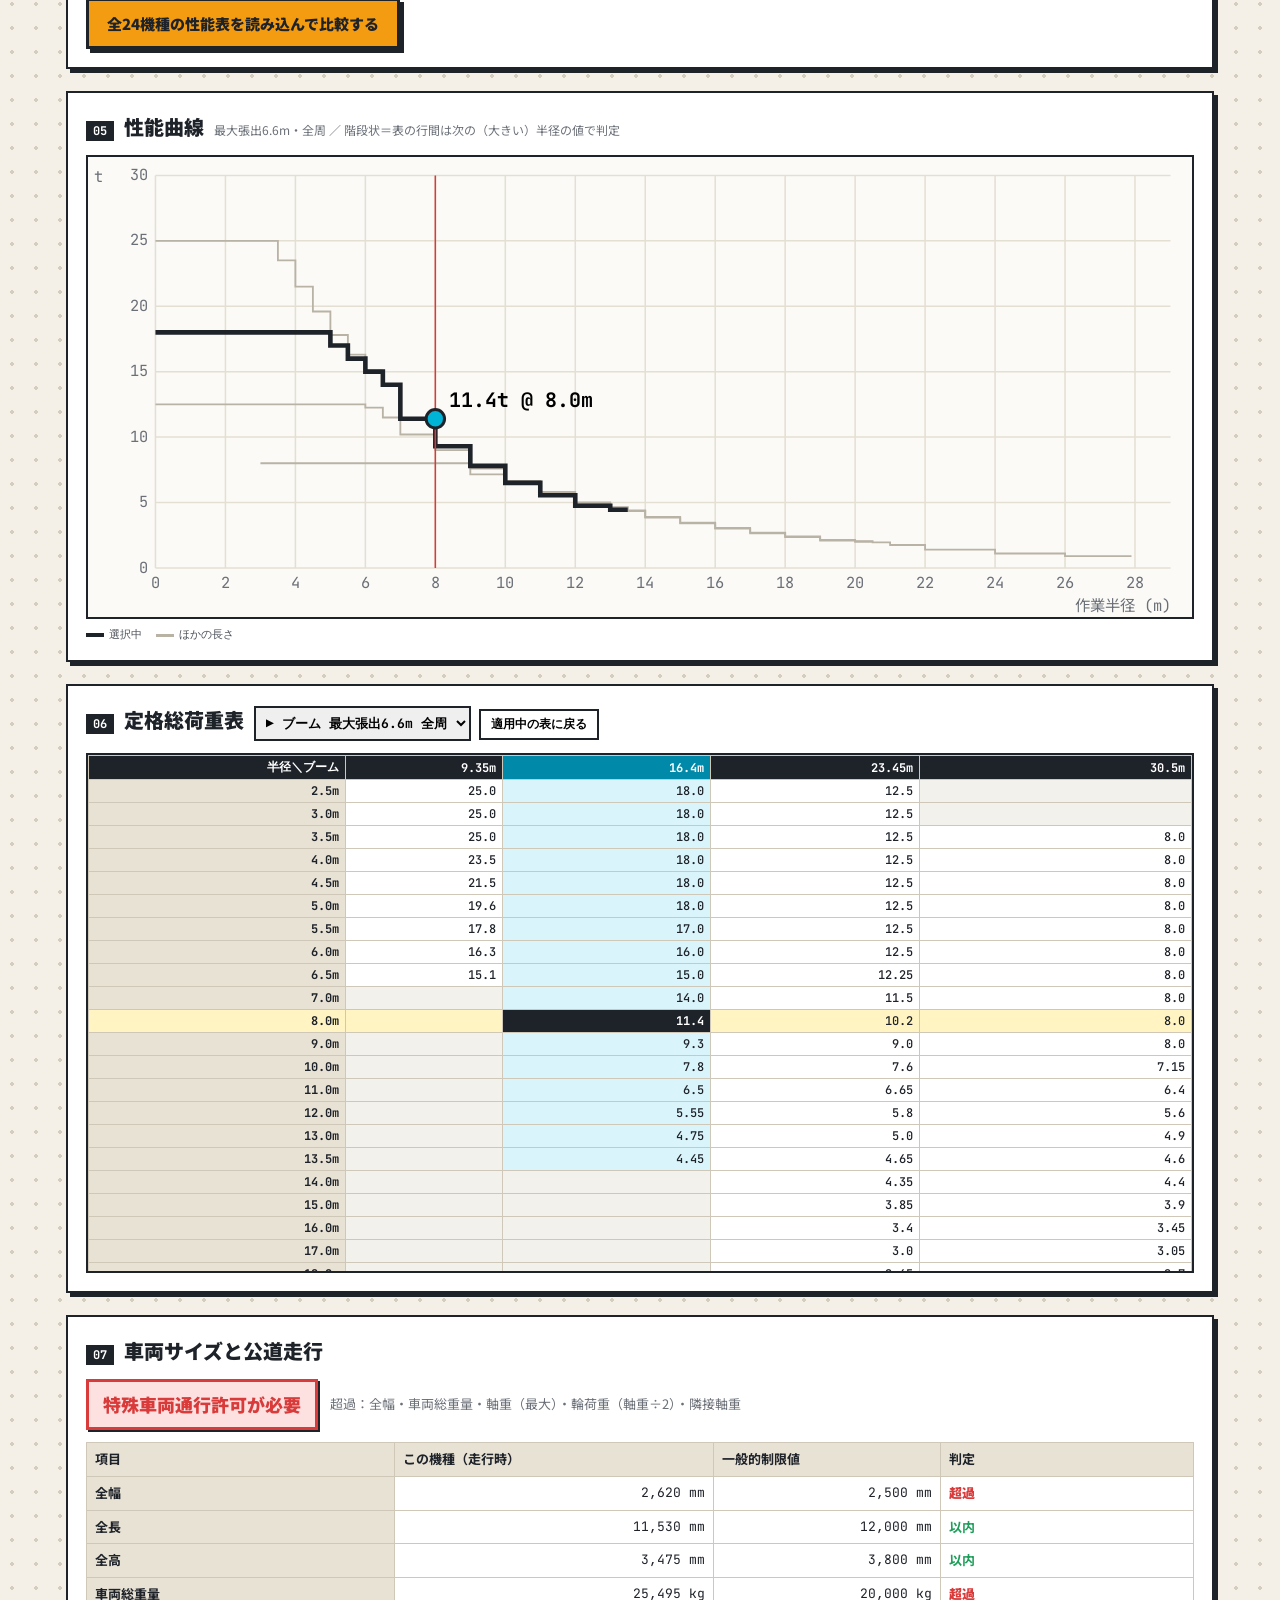
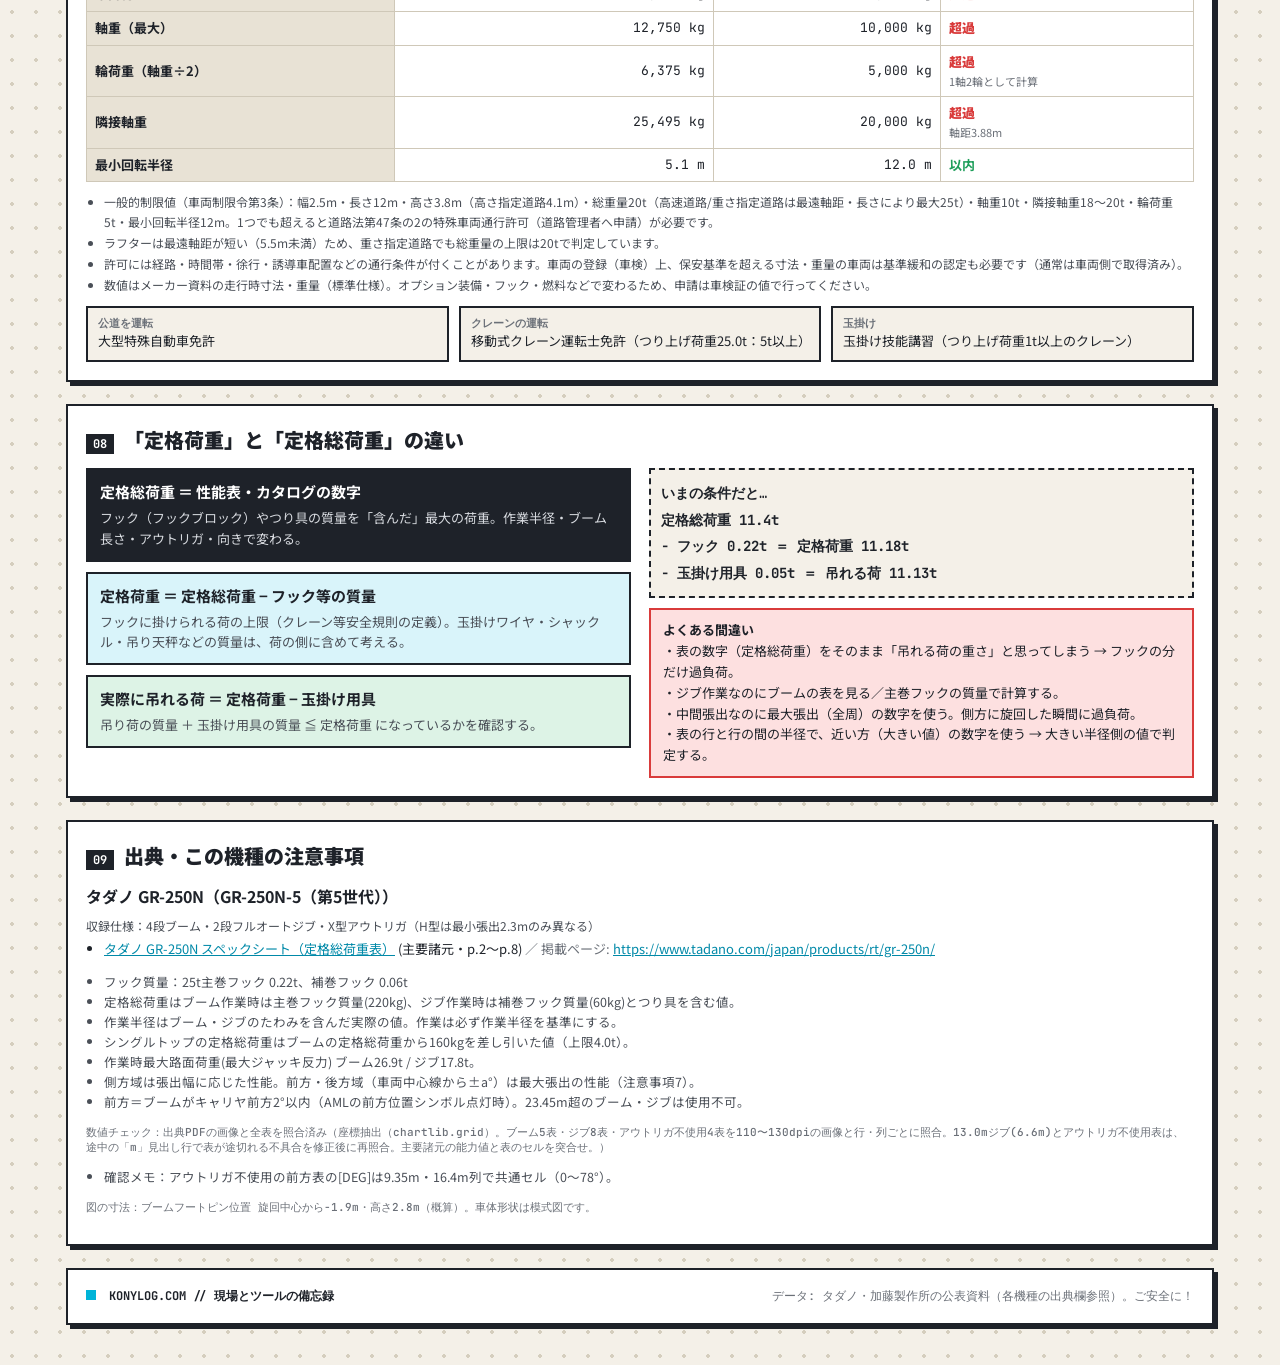
==== commit 08579951: "Complete the crane lineup (24 models) and add rope-parts charts Adds Tadano GR-130NL/GR-130N (+2-win" ====
--- a/tools/crane/index.html
+++ b/tools/crane/index.html
@@ -56,6 +56,7 @@
         <div class="cond-block wide">
           <div class="row-label">ブーム長さ <span class="muted">（表の間の長さは前後の小さい方の値で計算）</span></div>
           <div class="chips" id="lenChips"></div>
+          <div class="seg small" id="partsSeg" hidden></div>
           <div class="seg small" id="modeSeg" hidden></div>
           <label class="check"><input type="checkbox" id="autoL"> 作業半径・揚程から一番吊れるブーム長さを自動で選ぶ</label>
         </div>
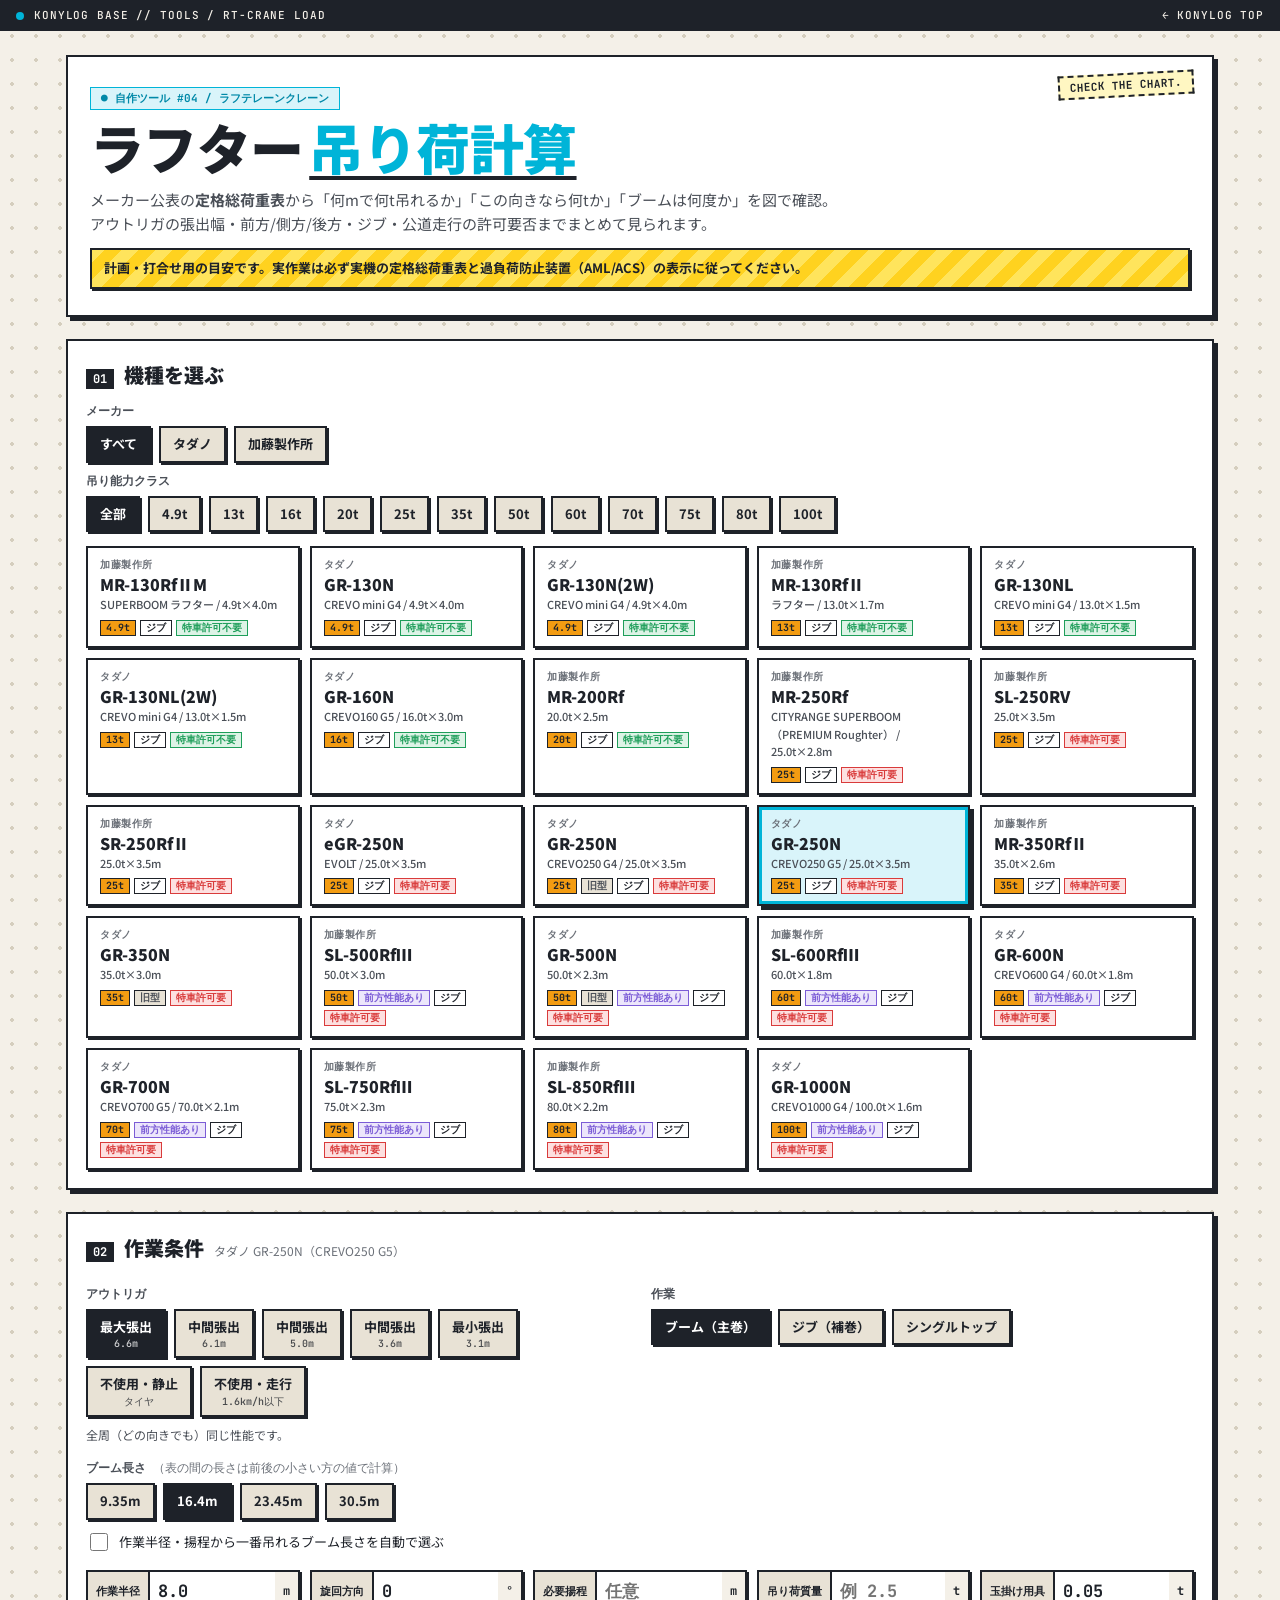
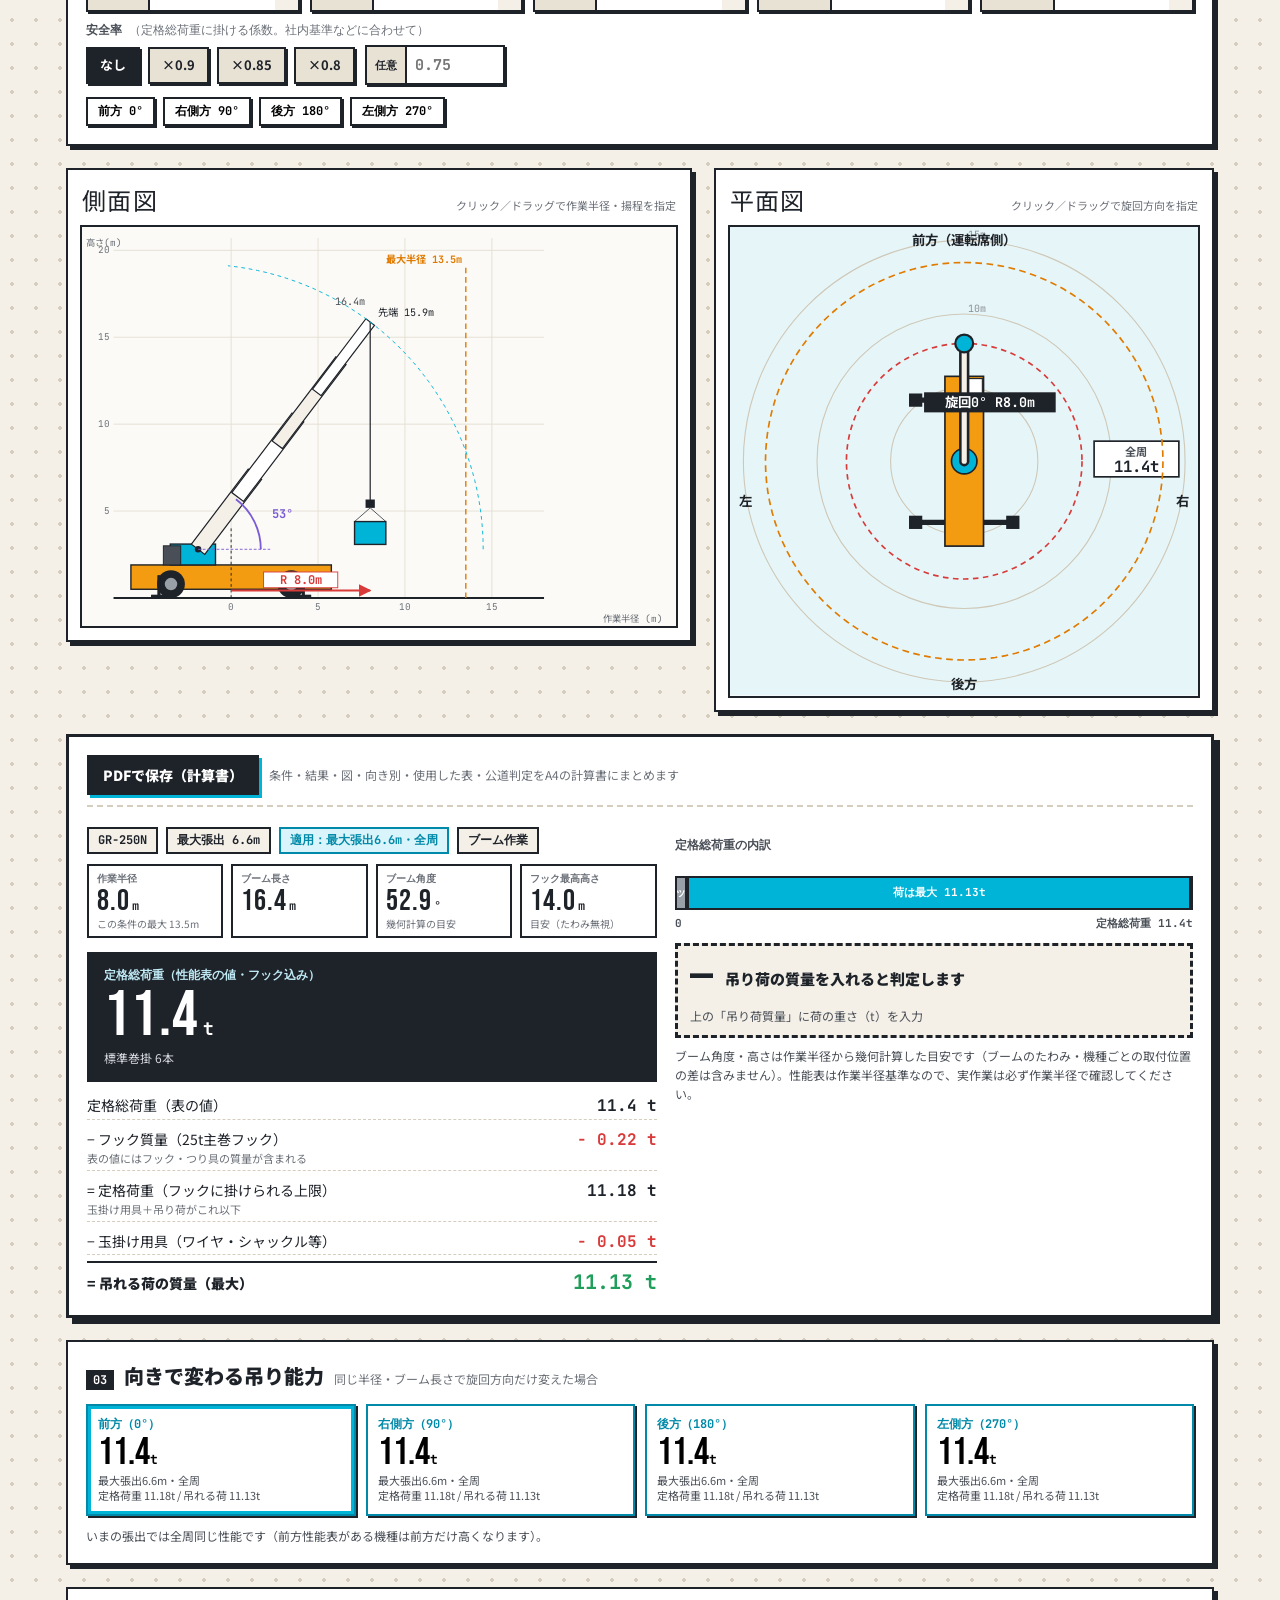
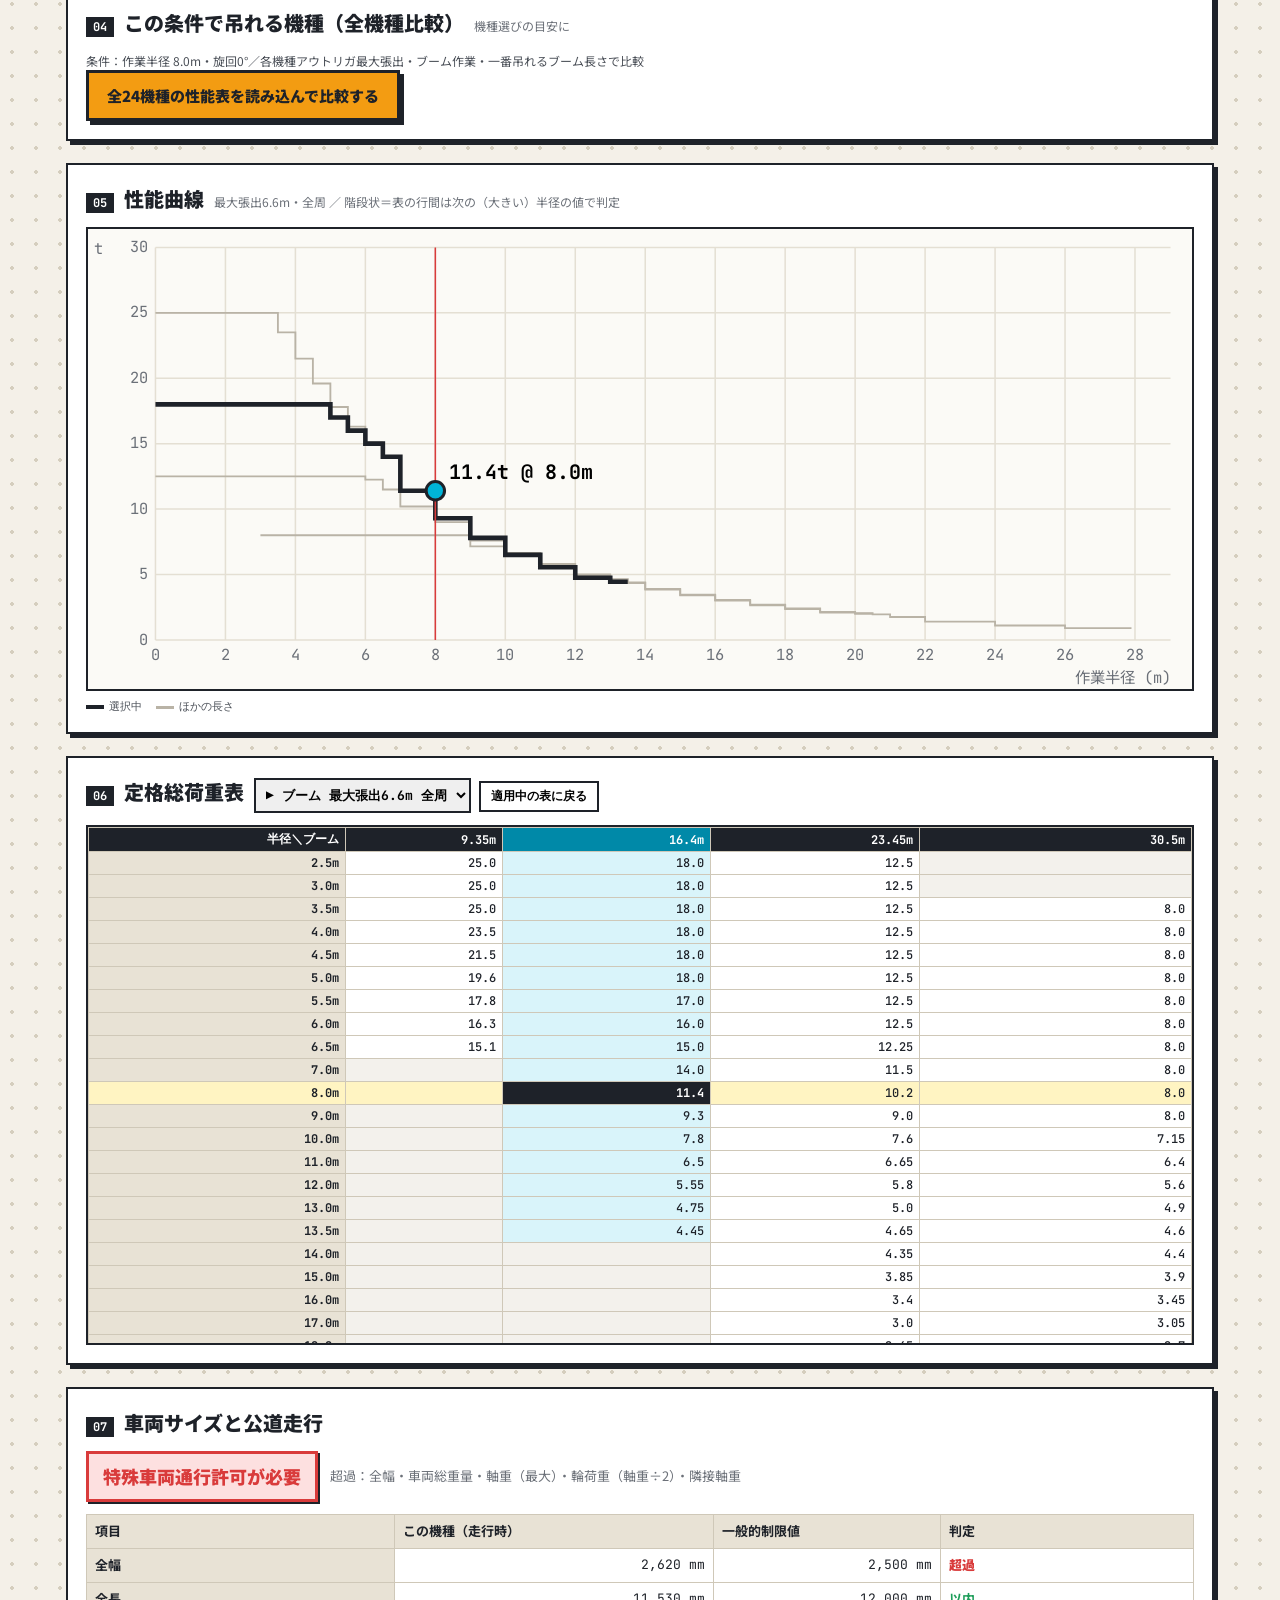
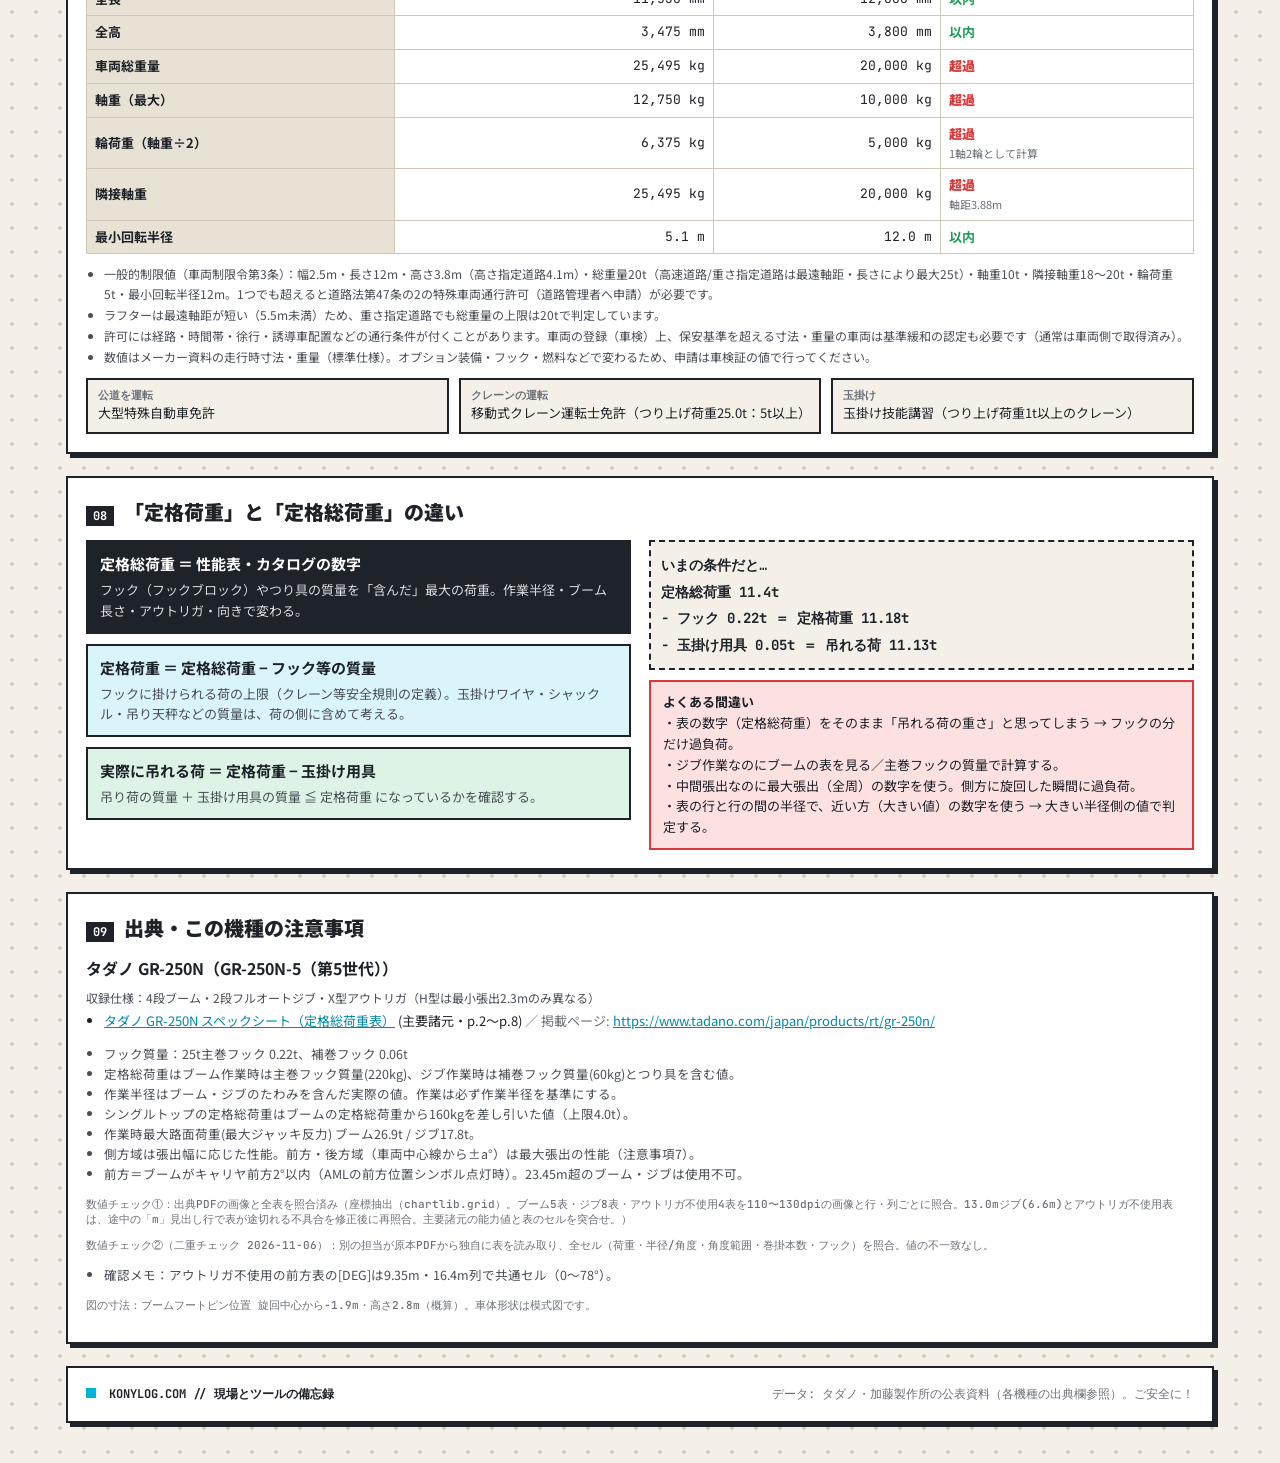
==== commit 219408da: "Stop dragging at the maximum radius; add PDF calculation sheet - Dragging on the side or top view no" ====
--- a/tools/crane/index.html
+++ b/tools/crane/index.html
@@ -143,6 +143,8 @@
     </footer>
   </main>
 
+  <div id="reportRoot" aria-hidden="true"></div>
+
   <script src="data/index.js"></script>
   <script src="app.js"></script>
 </body>
--- a/tools/crane/style.css
+++ b/tools/crane/style.css
@@ -243,7 +243,9 @@
   .dir-grid { grid-template-columns: 1fr 1fr; }
   .hero-stamp { display: none; }
   .cap-main .num { font-size: 54px; }
-  .models { grid-template-columns: 1fr 1fr; }
+  .models { grid-template-columns: 1fr 1fr; gap: 8px; }
+  .models button { min-height: 0; padding: 8px 10px; }
+  .models .m-name { font-size: 15px; }
 }
 @media (max-width: 480px) {
   table.road th, table.road td { padding: 5px 5px; font-size: 12px; }
@@ -279,3 +281,77 @@
 .step.sub-total .n { color: var(--ink); }
 .step.total.sf { background: var(--warn-l); border-top-color: var(--warn); padding: 6px 6px 4px; }
 .step.total.sf .n { color: var(--warn); }
+
+.suggest { margin-top: 10px; width: 100%; text-align: left; font: 700 14px "Noto Sans JP", sans-serif; background: var(--tq-l); color: var(--ink); border: 2px solid var(--ink); box-shadow: var(--shadow-sm); padding: 10px 12px; cursor: pointer; }
+.suggest:hover { background: var(--tq); color: var(--white); }
+
+/* result actions (PDF) */
+.res-actions { grid-column: 1 / -1; display: flex; flex-wrap: wrap; align-items: center; gap: 10px; border-bottom: 2px dashed var(--peg); padding-bottom: 10px; margin-bottom: 2px; }
+.res-actions .muted { font-size: 12px; }
+.pdf-btn { font: 900 14px "Noto Sans JP", sans-serif; color: var(--white); background: var(--ink); border: 2px solid var(--ink); box-shadow: 3px 3px 0 var(--tq); padding: 8px 14px; cursor: pointer; }
+.pdf-btn:hover { background: var(--tq-d); }
+.pdf-btn:disabled { opacity: .6; cursor: progress; }
+
+/* A4 report pages (rendered off-screen, then turned into a PDF) */
+#reportRoot { position: fixed; left: -12000px; top: 0; z-index: -1; }
+.rpage { width: 794px; height: 1123px; box-sizing: border-box; padding: 34px 40px 30px; background: #fff; color: #1E2229;
+  font-family: "Noto Sans JP", "Hiragino Sans", "Yu Gothic", sans-serif; font-size: 11px; line-height: 1.5; position: relative; overflow: hidden; }
+.rpage h3 { font-size: 12.5px; margin: 12px 0 5px; padding-left: 6px; border-left: 4px solid #00B4D8; }
+.r-head { display: flex; justify-content: space-between; align-items: flex-start; border-bottom: 3px solid #1E2229; padding-bottom: 6px; }
+.r-head.small .r-title { font-size: 16px; }
+.r-title { font-size: 22px; font-weight: 900; letter-spacing: .02em; }
+.r-sub { font-size: 10.5px; color: #4A4F57; }
+.r-stamp { border: 2px solid #D93B3B; color: #D93B3B; font-weight: 900; padding: 3px 10px; font-size: 12px; transform: rotate(-2deg); }
+.r-model { margin: 8px 0 2px; font-size: 13px; display: flex; flex-wrap: wrap; gap: 4px 12px; align-items: baseline; }
+.r-model span { font-size: 10.5px; color: #4A4F57; }
+.r-cols { display: grid; grid-template-columns: 1fr 1fr; gap: 14px; }
+.r-table { width: 100%; border-collapse: collapse; }
+.r-table th, .r-table td { border: 1px solid #CFC8B8; padding: 3px 6px; text-align: left; vertical-align: top; }
+.r-table th { background: #F4F0E8; width: 34%; font-weight: 700; white-space: nowrap; }
+.r-steps td { text-align: right; font-weight: 700; white-space: nowrap; }
+.r-steps th { width: auto; white-space: normal; }
+.r-cap { background: #1E2229; color: #fff; padding: 6px 10px; display: flex; justify-content: space-between; align-items: baseline; margin-bottom: 6px; }
+.r-cap span { font-size: 10.5px; color: #BFE9F4; }
+.r-cap b { font-size: 24px; }
+.r-cap.na { background: #D93B3B; }
+.r-judge { margin-top: 6px; border: 2px solid #1E2229; padding: 5px 8px; display: flex; flex-wrap: wrap; gap: 2px 10px; align-items: baseline; }
+.r-judge b { font-size: 15px; }
+.r-judge.ok { border-color: #1E9E5A; background: #DDF3E6; }
+.r-judge.caution { border-color: #C99A00; background: #FFF4C2; }
+.r-judge.warn { border-color: #E07B00; background: #FFE6C7; }
+.r-judge.ng { border-color: #D93B3B; background: #FDE0E0; }
+.r-judge.idle { border-style: dashed; }
+.r-small { font-size: 9.5px; color: #4A4F57; margin: 3px 0 0; width: 100%; }
+.r-views { display: grid; grid-template-columns: 1.25fr 1fr; gap: 10px; margin-top: 10px; }
+.r-views figure { margin: 0; border: 1px solid #CFC8B8; }
+.r-views img { width: 100%; display: block; }
+.r-views figcaption { font-size: 9.5px; color: #4A4F57; padding: 2px 6px; border-top: 1px solid #CFC8B8; }
+.r-msgs ul { margin: 0; padding-left: 16px; }
+.r-msgs li { font-size: 10px; margin: 1px 0; }
+.r-msgs li.ng { color: #B42318; }
+.r-msgs li.warn { color: #9A5200; }
+.r-sign { position: absolute; right: 40px; bottom: 62px; display: flex; }
+.r-sign div { width: 70px; height: 62px; border: 1px solid #1E2229; margin-left: -1px; position: relative; }
+.r-sign span { position: absolute; top: 0; left: 0; right: 0; text-align: center; font-size: 9.5px; border-bottom: 1px solid #1E2229; background: #F4F0E8; }
+.r-foot { position: absolute; left: 40px; right: 40px; bottom: 18px; font-size: 9px; color: #4A4F57; border-top: 1px solid #1E2229; padding-top: 4px; }
+.r-foot-row { display: flex; justify-content: space-between; margin-top: 2px; }
+.r-grid { width: 100%; border-collapse: collapse; font-size: 10px; }
+.r-grid th, .r-grid td { border: 1px solid #CFC8B8; padding: 2px 5px; text-align: left; }
+.r-grid thead th { background: #1E2229; color: #fff; font-weight: 700; }
+.r-grid thead th.cur { background: #0089A8; }
+.r-grid tbody th { background: #F4F0E8; white-space: nowrap; }
+.r-grid td.num { text-align: right; white-space: nowrap; font-family: "JetBrains Mono", monospace; }
+.r-grid td.over { color: #D93B3B; font-weight: 900; }
+.r-grid tr.cur td, .r-grid tr.cur th { background: #FFF4C2; }
+.r-grid td.hit { background: #1E2229 !important; color: #fff; font-weight: 700; }
+.r-chart td, .r-chart th { padding: 1px 4px; font-size: 9.5px; }
+.r-notes { margin: 0; padding-left: 16px; font-size: 9.5px; word-break: break-all; }
+.r-notes li { margin: 1px 0; }
+
+/* print fallback: only the report pages */
+@media print {
+  body.print-report { background: #fff !important; }
+  body.print-report > *:not(#reportRoot) { display: none !important; }
+  body.print-report #reportRoot { position: static; left: 0; }
+  body.print-report .rpage { page-break-after: always; break-after: page; }
+}
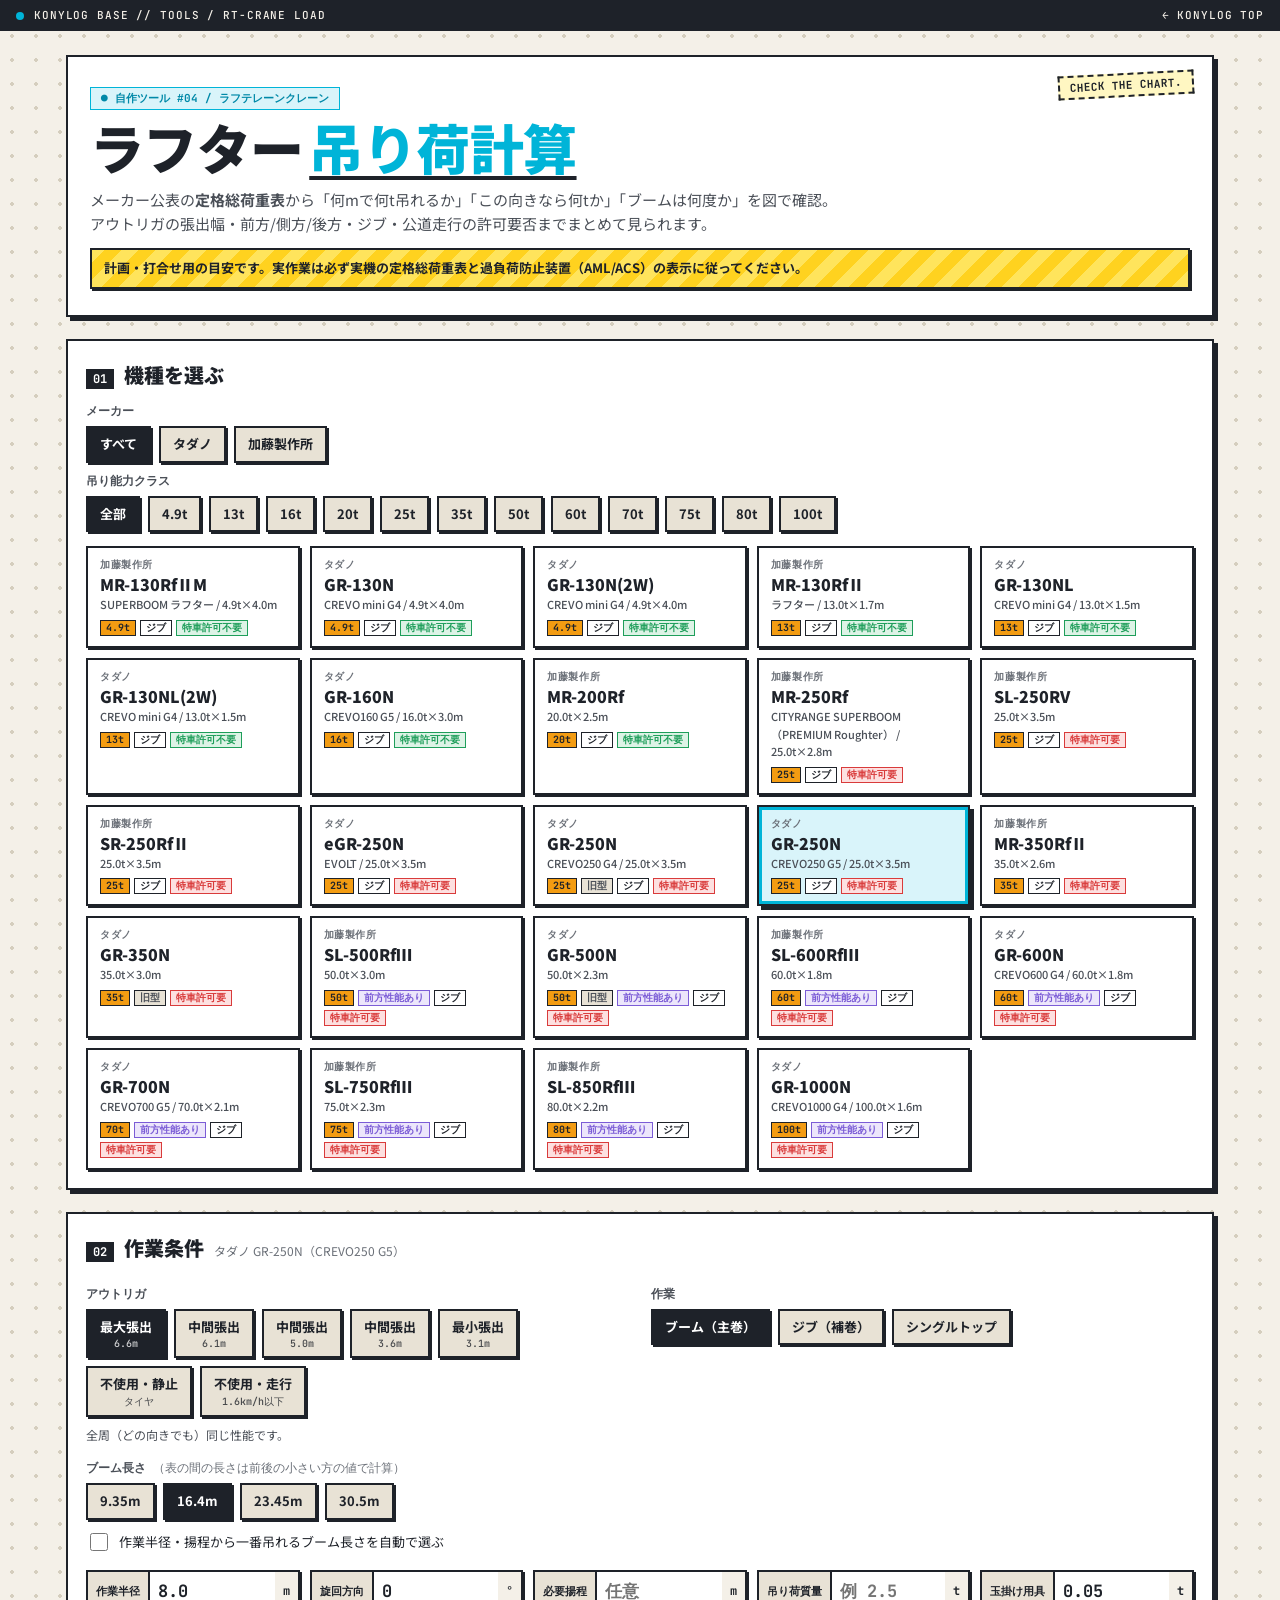
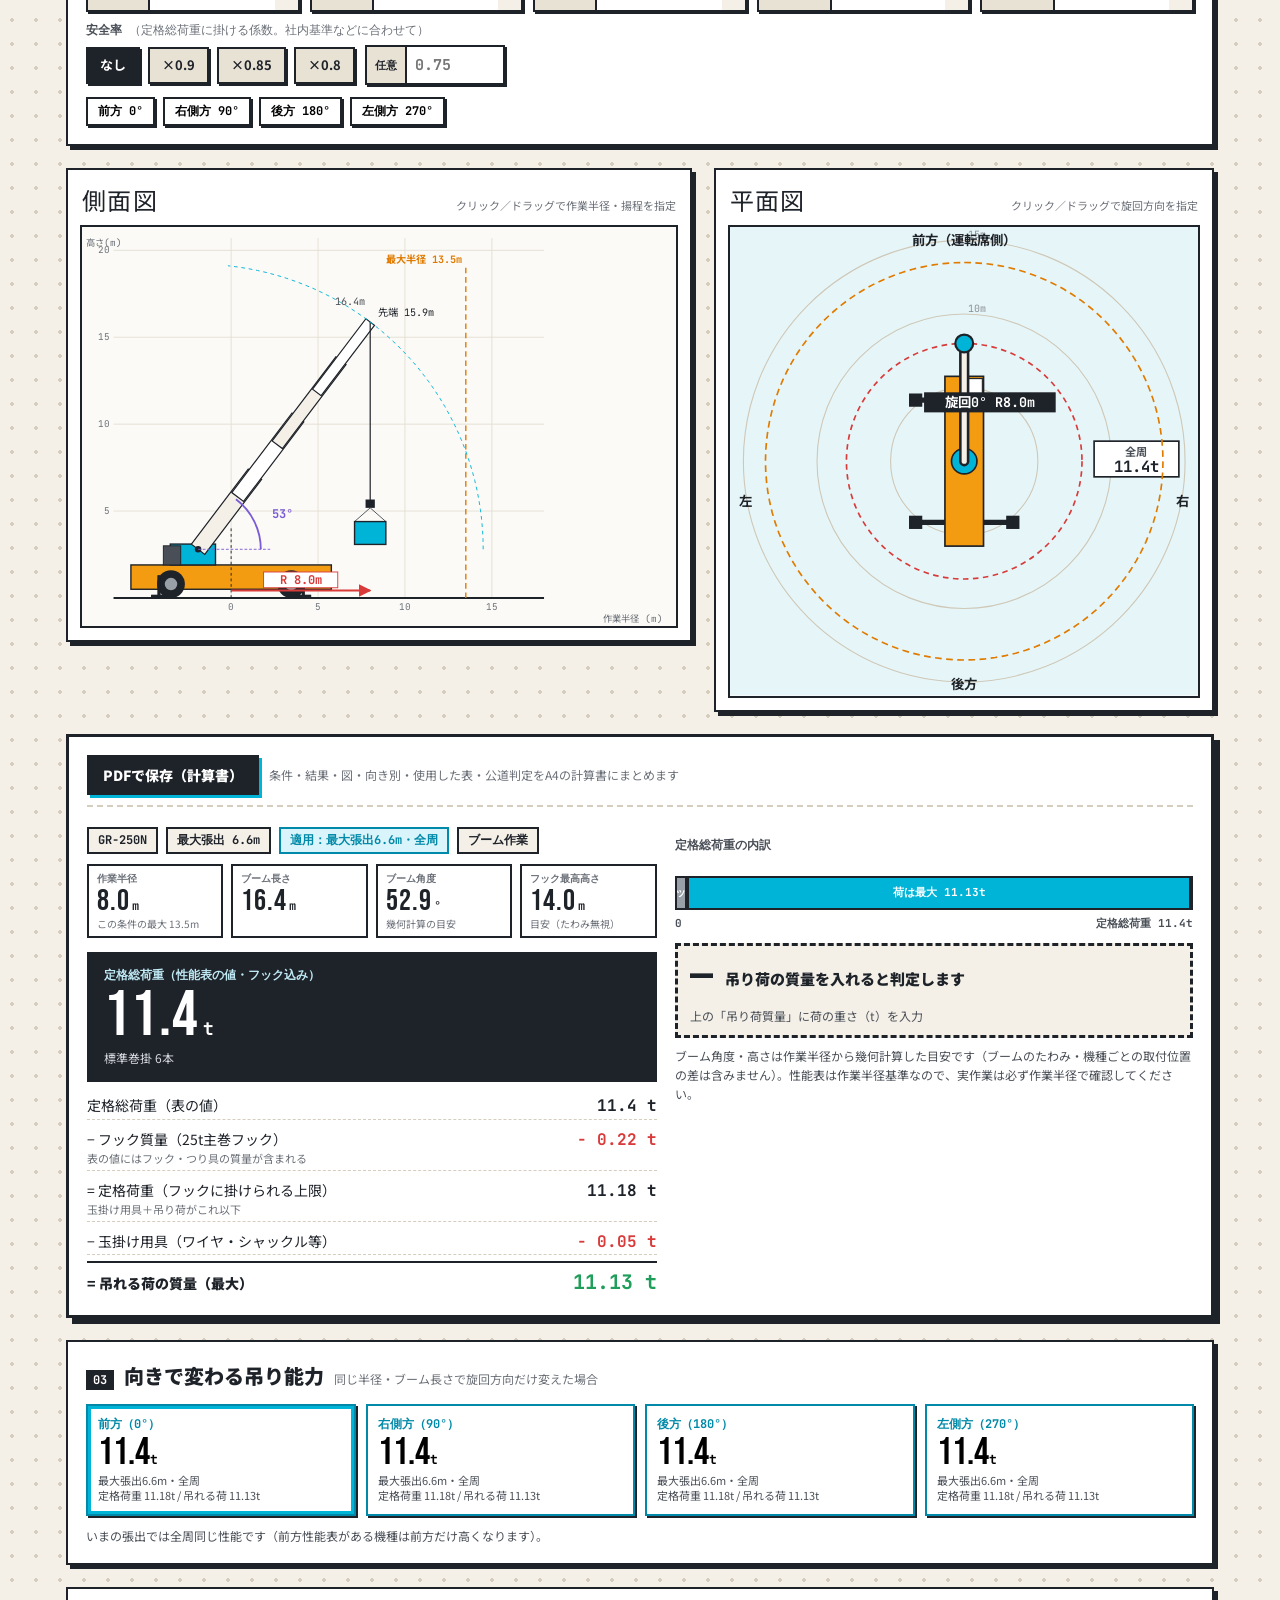
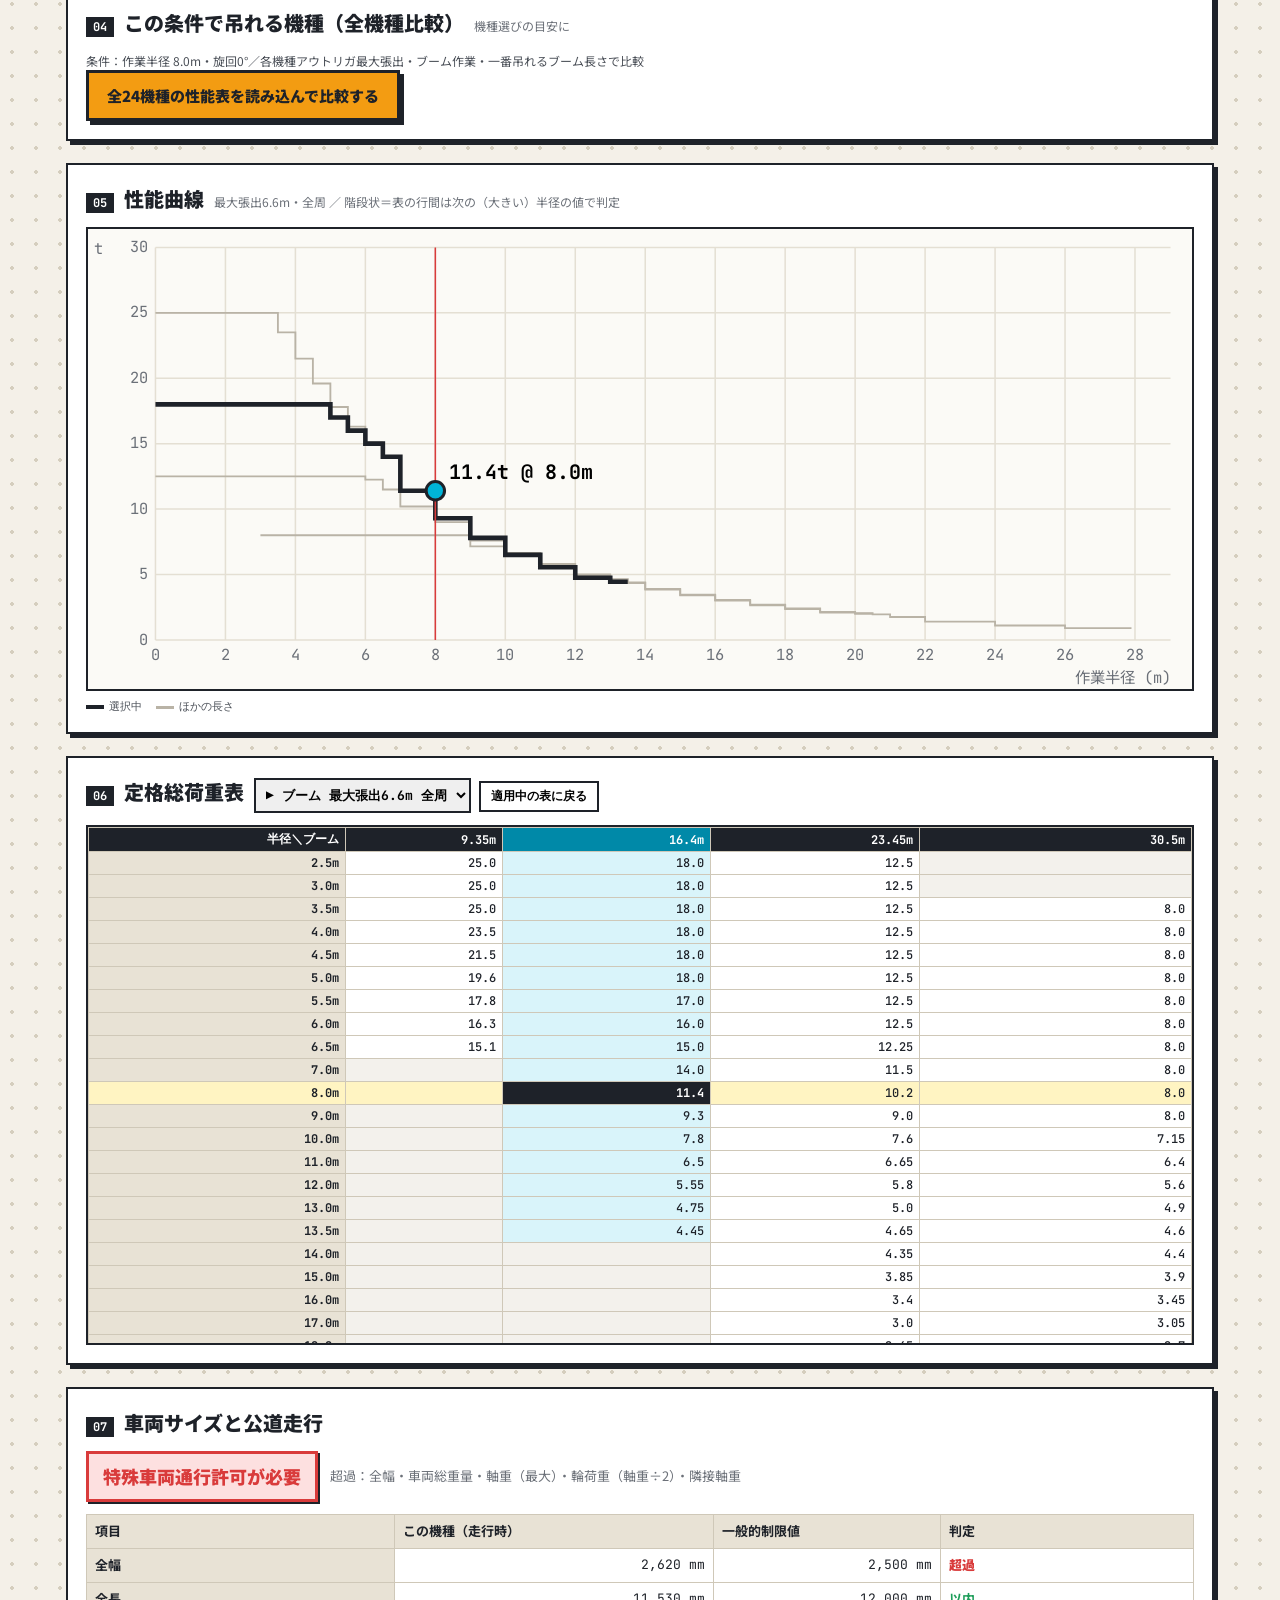
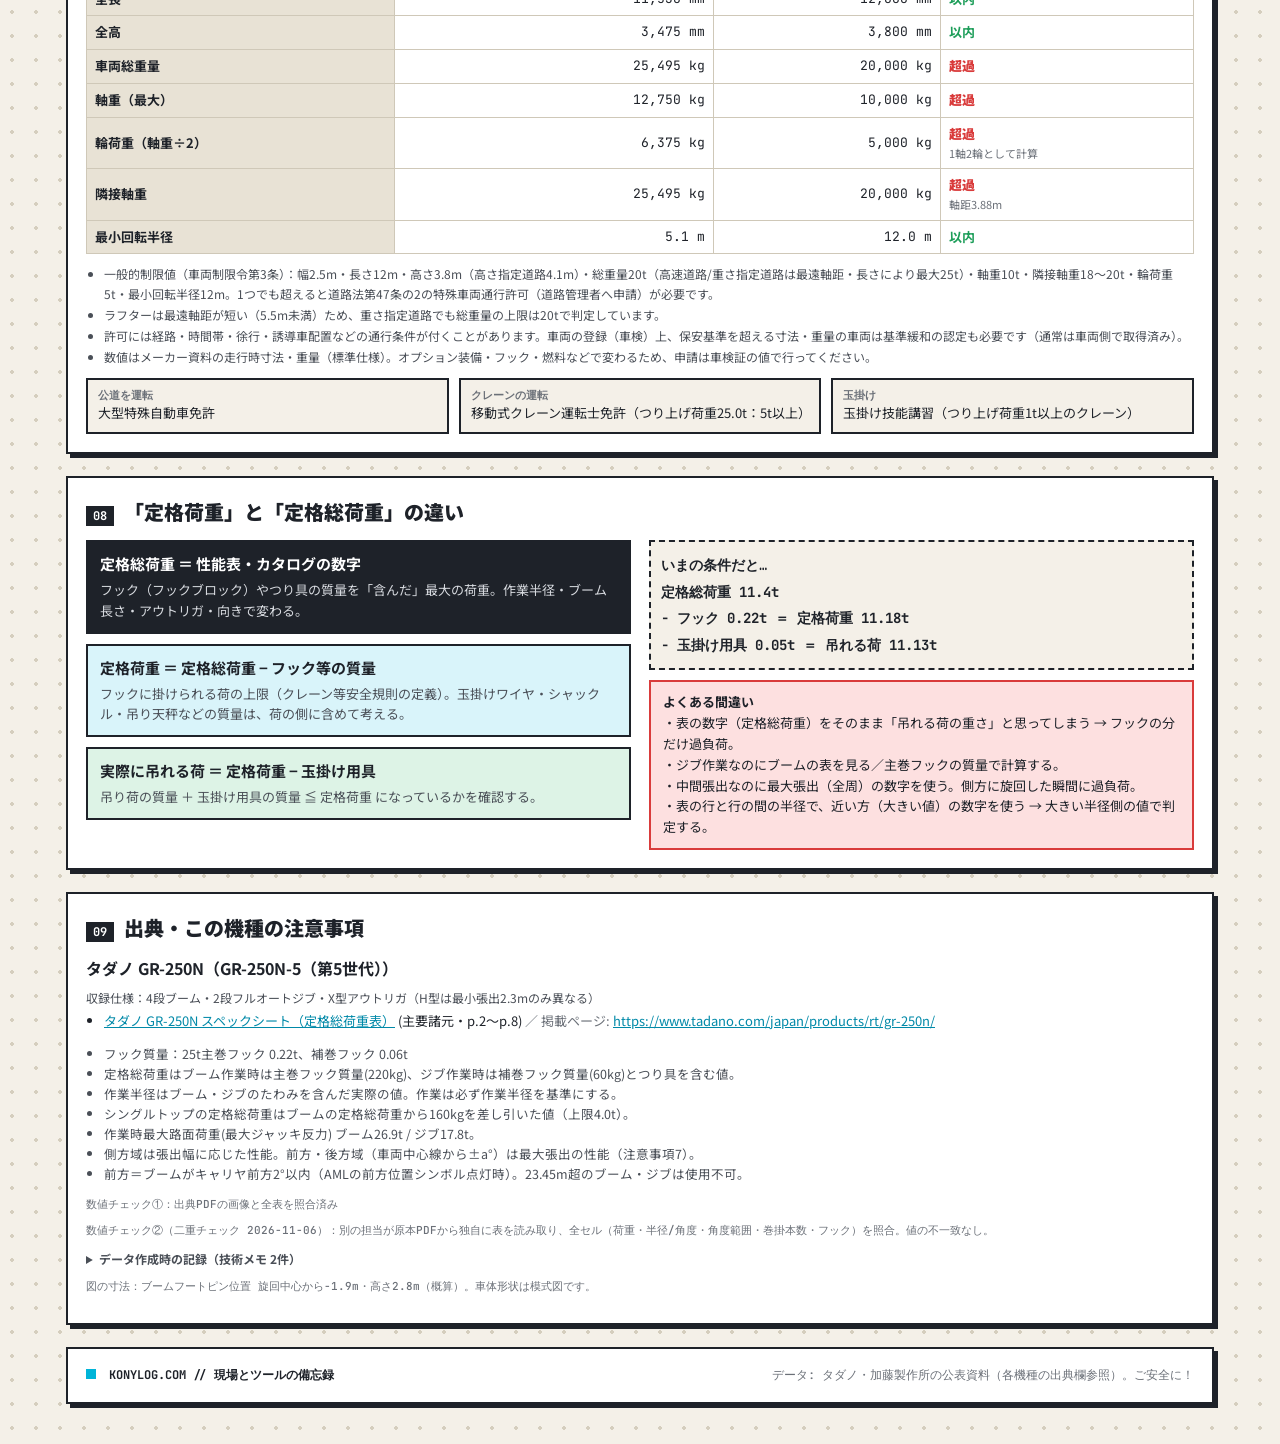
==== commit 840da05d: "トップのメニューにラフター吊り荷計算を追加し、正式URLを base.konylog.com に - KONYLOG BASE トップのメニューに「#05 ラフター吊り荷 →」（tools/crane" ====
--- a/tools/crane/index.html
+++ b/tools/crane/index.html
@@ -5,6 +5,11 @@
   <meta name="viewport" content="width=device-width, initial-scale=1.0">
   <title>ラフター吊り荷計算 | KONYLOG TOOLS</title>
   <meta name="description" content="ラフテレーンクレーン（ラフター）の定格総荷重表から、作業半径・ブーム長さ・アウトリガ張出・旋回方向ごとに何トン吊れるか、ブーム角度、ジブ作業、特殊車両通行許可の要否を図で確認できる計算ツール。">
+  <meta property="og:title" content="ラフター吊り荷計算 | KONYLOG TOOLS">
+  <meta property="og:description" content="ラフター（ラフテレーンクレーン）の定格総荷重表から、何mで何t吊れるか・ブーム角度・特殊車両通行許可の要否を図で確認できる計算ツール。">
+  <meta property="og:type" content="website">
+  <meta property="og:url" content="https://base.konylog.com/tools/crane/">
+  <link rel="canonical" href="https://base.konylog.com/tools/crane/">
   <link rel="preconnect" href="https://fonts.googleapis.com">
   <link rel="preconnect" href="https://fonts.gstatic.com" crossorigin>
   <link href="https://fonts.googleapis.com/css2?family=Bebas+Neue&family=JetBrains+Mono:wght@500;700&family=Noto+Sans+JP:wght@400;500;700;900&display=swap" rel="stylesheet">
@@ -105,6 +110,8 @@
       <div id="cmpBox"></div>
     </section>
 
+    <aside class="ad-slot" id="ad-middle" hidden aria-label="広告"><div class="ad-label">広告</div><div class="ad-body"></div></aside>
+
     <!-- 6. 性能曲線 -->
     <section class="card" id="curveCard">
       <div class="sec-head"><span class="sec-no">05</span><h2>性能曲線</h2><span class="sec-note" id="curveNote"></span></div>
@@ -137,6 +144,8 @@
       <div id="srcBox"></div>
     </section>
 
+    <aside class="ad-slot" id="ad-bottom" hidden aria-label="広告"><div class="ad-label">広告</div><div class="ad-body"></div></aside>
+
     <footer class="card foot">
       <div><span class="sq"></span> KONYLOG.COM // 現場とツールの備忘録</div>
       <div class="muted">データ: タダノ・加藤製作所の公表資料（各機種の出典欄参照）。ご安全に！</div>
@@ -145,6 +154,7 @@
 
   <div id="reportRoot" aria-hidden="true"></div>
 
+  <script src="ads.js"></script>
   <script src="data/index.js"></script>
   <script src="app.js"></script>
 </body>
--- a/tools/crane/style.css
+++ b/tools/crane/style.css
@@ -51,7 +51,7 @@
 .sec-head { display: flex; align-items: baseline; gap: 10px; flex-wrap: wrap; margin-bottom: 12px; }
 .sec-head h2 { margin: 0; font-size: 20px; font-weight: 900; }
 .sec-no { font: 700 12px var(--mono); background: var(--ink); color: var(--white); padding: 2px 7px; }
-.sec-note { font-size: 12px; color: var(--muted); }
+.sec-note { font-size: 12px; color: var(--muted); min-width: 0; max-width: 100%; } /* 性能表の選択欄が長い機種（SL-850RfⅢ）でもスマホで横にはみ出さない */
 .row-label { font: 700 12px var(--mono); margin: 10px 0 6px; color: var(--ink-2); }
 .hint { font-size: 12px; color: var(--ink-2); margin: 8px 0 0; }
 
@@ -222,6 +222,10 @@
 /* sources */
 .src-list { font-size: 13px; margin: 0; padding-left: 18px; }
 .src-list li { margin: 4px 0; word-break: break-all; }
+#srcBox { overflow-wrap: anywhere; } /* 長い数値の並びや英数字でもスマホで横にはみ出さない */
+details.tech { margin-top: 8px; font-size: 12px; }
+details.tech summary { cursor: pointer; font-weight: 700; color: var(--ink-2); }
+details.tech .notes { margin-top: 6px; }
 .notes { font-size: 12.5px; color: var(--ink-2); padding-left: 18px; }
 .verif { font: 500 11px var(--mono); color: var(--muted); }
 
@@ -355,3 +359,22 @@
   body.print-report #reportRoot { position: static; left: 0; }
   body.print-report .rpage { page-break-after: always; break-after: page; }
 }
+
+/* ad slots (ads.js) */
+.ad-slot { border: 2px dashed var(--peg); background: rgba(255,255,255,.7); padding: 8px 10px 12px; text-align: center; }
+.ad-label { font: 700 10px var(--mono); color: var(--muted); text-align: left; margin-bottom: 6px; letter-spacing: .1em; }
+.ad-body { display: flex; flex-wrap: wrap; justify-content: center; gap: 10px; }
+.ad-body img { max-width: 100%; height: auto; }
+.ad-body a { display: inline-block; max-width: 100%; }
+/* テキスト広告（ビルドジョブなど）：ツールのボタン（黒）と見分けがつくよう青緑にする */
+.ad-text { flex: 1 1 100%; max-width: 560px; text-align: left; }
+.ad-text .ad-lead { margin: 0 0 8px; font-size: 13px; font-weight: 700; line-height: 1.5; color: var(--ink-2); }
+.ad-text .ad-cta { display: block; text-align: center; background: #0E7C7B; color: var(--white); font-weight: 900; line-height: 1.5;
+  padding: 12px 14px; border: 2px solid var(--ink); box-shadow: var(--shadow-sm); text-decoration: none;
+  word-break: keep-all; overflow-wrap: anywhere; } /* <wbr> の位置で改行（単語の途中で折り返さない） */
+.ad-text .ad-cta:hover, .ad-text .ad-cta:focus-visible { background: #0A6665; }
+.ad-text .ad-note { margin: 8px 0 0; font-size: 12px; line-height: 1.5; color: var(--muted); }
+.ad-text img[width="1"] { display: block; }
+/* ?adpreview=1 のときのバナーの代わり */
+.ad-dummy { display: inline-flex; align-items: center; justify-content: center; max-width: 100%; box-sizing: border-box; border: 1px dashed var(--muted);
+  background: repeating-linear-gradient(45deg, var(--sand), var(--sand) 8px, var(--sand-d) 8px, var(--sand-d) 16px); font: 700 12px var(--mono); color: var(--muted); }
